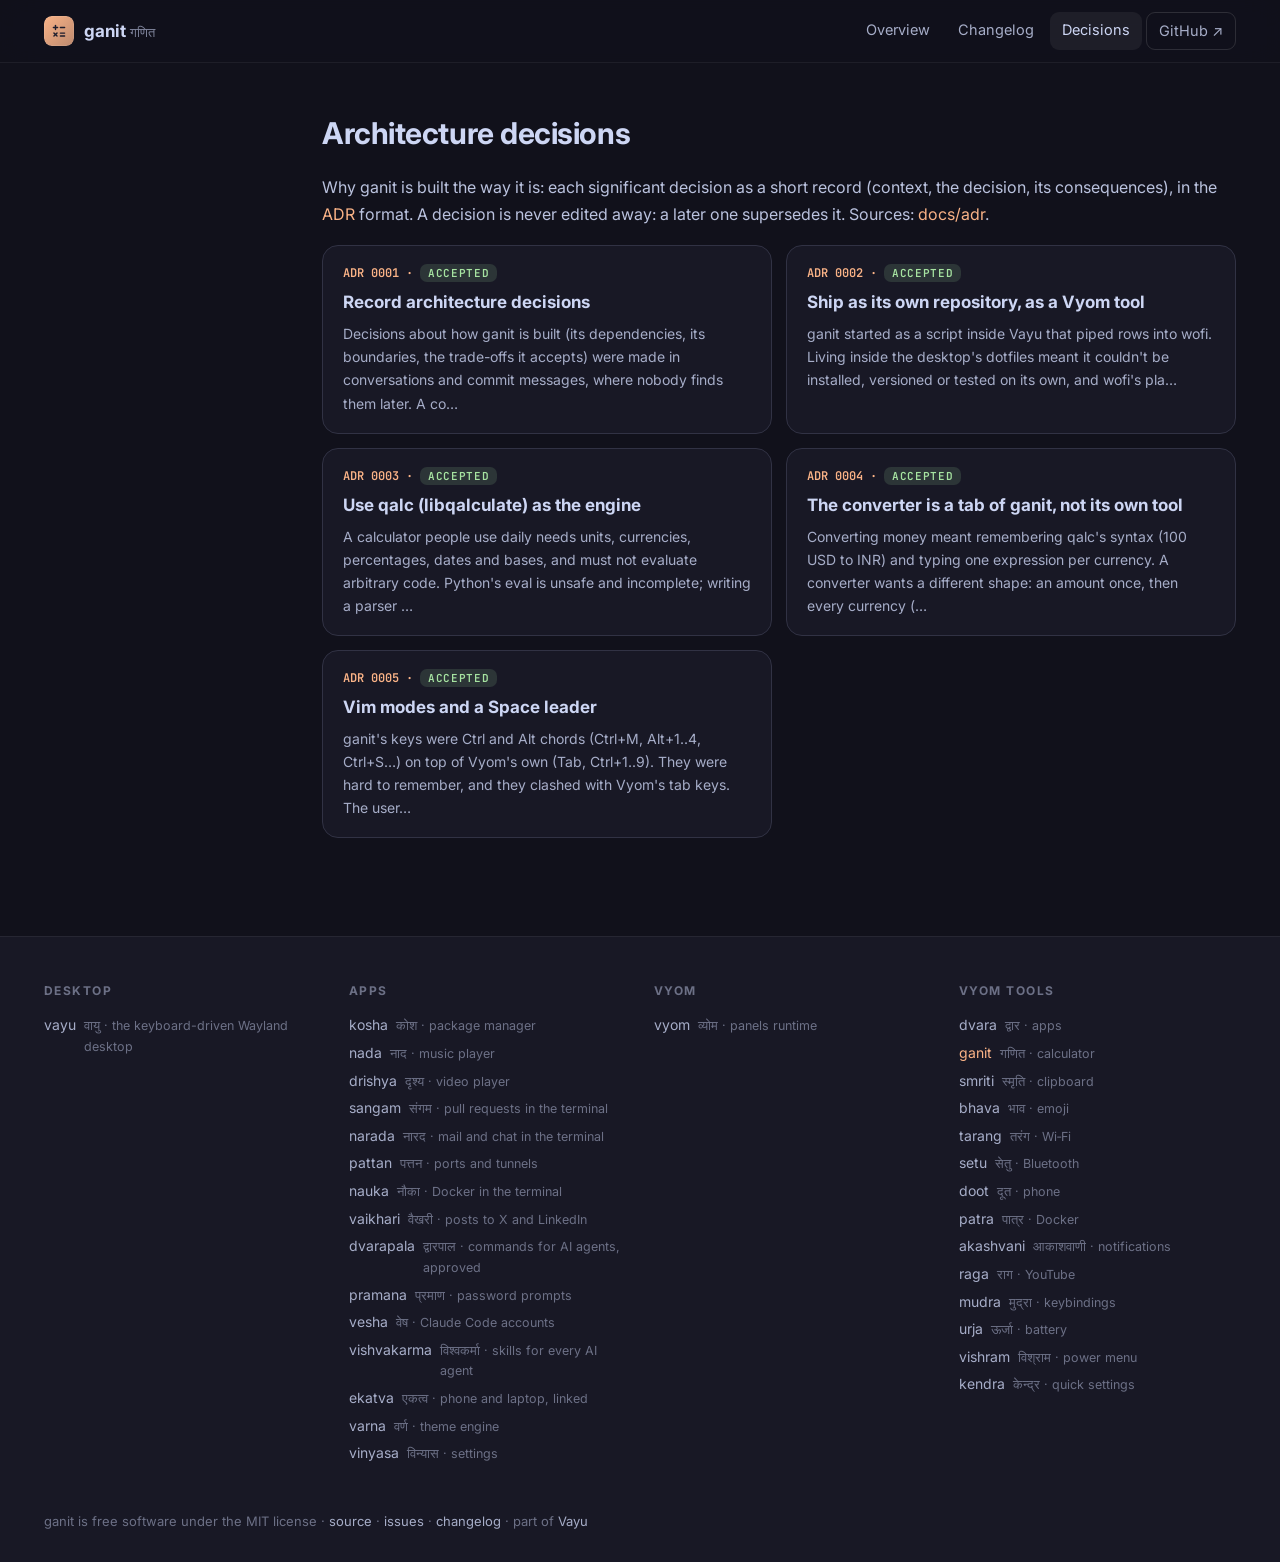
==== docs/adr/index.html @ 9644c828 "v0.4.0: vim modes, a Space leader with layers, every key in normal mode INSERT types (Enter runs or " ====
<!doctype html>
<html lang="en">
<head>
<meta charset="utf-8">
<meta name="viewport" content="width=device-width, initial-scale=1">
<title>Decisions · ganit</title>
<meta name="description" content="Calculator and converter: answers as you type (math, units, currency, percentages) through qalc, with a history.">
<meta property="og:title" content="Decisions · ganit">
<meta property="og:description" content="Calculator and converter: answers as you type (math, units, currency, percentages) through qalc, with a history.">
<meta name="theme-color" content="#11111b">
<link rel="icon" href="../assets/logo.svg" type="image/svg+xml">
<link rel="preconnect" href="https://fonts.googleapis.com">
<link href="https://fonts.googleapis.com/css2?family=Inter:wght@400;500;600;700;800&family=JetBrains+Mono:wght@400;600&display=swap" rel="stylesheet">
<link rel="stylesheet" href="../assets/site.css">
<style>:root{--accent:#fab387;--glow:#fab38733}</style>
</head>
<body>
<header class="top"><div class="in">
<a class="brand" href="../index.html"><img src="../assets/logo.svg" alt=""><span>ganit <small>गणित</small></span></a>
<nav><a href="../index.html" class="">Overview</a><a href="../changelog.html" class="">Changelog</a><a href="../adr/index.html" class="on hide">Decisions</a><a class="gh" href="https://github.com/Theyashsawarkar/ganit">GitHub ↗</a></nav></div></header>

<div class="wrap"><aside class="toc"></aside><article>
<h2>Architecture decisions</h2><p>Why ganit is built the way it is: each significant decision as a short record (context, the decision, its consequences), in the <a href="https://cognitect.com/blog/2011/11/15/documenting-architecture-decisions">ADR</a> format. A decision is never edited away: a later one supersedes it. Sources: <a href="https://github.com/Theyashsawarkar/ganit/tree/main/docs/adr">docs/adr</a>.</p><div class="cards"><a class="card" href="0001-record-architecture-decisions.html"><div class="n">ADR 0001 · <span class="status accepted">Accepted</span></div><h3>Record architecture decisions</h3><p>Decisions about how ganit is built (its dependencies, its boundaries, the trade-offs it accepts) were made in conversations and commit messages, where nobody finds them later. A co…</p></a><a class="card" href="0002-own-repository-as-a-vyom-tool.html"><div class="n">ADR 0002 · <span class="status accepted">Accepted</span></div><h3>Ship as its own repository, as a Vyom tool</h3><p>ganit started as a script inside Vayu that piped rows into wofi. Living inside the desktop&#x27;s dotfiles meant it couldn&#x27;t be installed, versioned or tested on its own, and wofi&#x27;s pla…</p></a><a class="card" href="0003-qalculate-as-the-engine.html"><div class="n">ADR 0003 · <span class="status accepted">Accepted</span></div><h3>Use qalc (libqalculate) as the engine</h3><p>A calculator people use daily needs units, currencies, percentages, dates and bases, and must not evaluate arbitrary code. Python&#x27;s eval is unsafe and incomplete; writing a parser …</p></a><a class="card" href="0004-converter-as-a-tab.html"><div class="n">ADR 0004 · <span class="status accepted">Accepted</span></div><h3>The converter is a tab of ganit, not its own tool</h3><p>Converting money meant remembering qalc&#x27;s syntax (100 USD to INR) and typing one expression per currency. A converter wants a different shape: an amount once, then every currency (…</p></a><a class="card" href="0005-vim-modes-and-a-space-leader.html"><div class="n">ADR 0005 · <span class="status accepted">Accepted</span></div><h3>Vim modes and a Space leader</h3><p>ganit&#x27;s keys were Ctrl and Alt chords (Ctrl+M, Alt+1..4, Ctrl+S…) on top of Vyom&#x27;s own (Tab, Ctrl+1..9). They were hard to remember, and they clashed with Vyom&#x27;s tab keys. The user…</p></a></div>
</article></div>
<footer><div class="in"><div><h4>Desktop</h4><a href="https://theyashsawarkar.github.io/vayu/" class="">vayu <span>वायु · the keyboard-driven Wayland desktop</span></a></div><div><h4>Apps</h4><a href="https://theyashsawarkar.github.io/kosha/" class="">kosha <span>कोश · package manager</span></a><a href="https://theyashsawarkar.github.io/nada/" class="">nada <span>नाद · music player</span></a><a href="https://theyashsawarkar.github.io/drishya/" class="">drishya <span>दृश्य · video player</span></a><a href="https://theyashsawarkar.github.io/sangam/" class="">sangam <span>संगम · pull requests in the terminal</span></a><a href="https://theyashsawarkar.github.io/narada/" class="">narada <span>नारद · mail and chat in the terminal</span></a><a href="https://theyashsawarkar.github.io/pattan/" class="">pattan <span>पत्तन · ports and tunnels</span></a><a href="https://theyashsawarkar.github.io/nauka/" class="">nauka <span>नौका · Docker in the terminal</span></a><a href="https://theyashsawarkar.github.io/vaikhari/" class="">vaikhari <span>वैखरी · posts to X and LinkedIn</span></a><a href="https://theyashsawarkar.github.io/dvarapala/" class="">dvarapala <span>द्वारपाल · commands for AI agents, approved</span></a><a href="https://theyashsawarkar.github.io/pramana/" class="">pramana <span>प्रमाण · password prompts</span></a><a href="https://theyashsawarkar.github.io/vesha/" class="">vesha <span>वेष · Claude Code accounts</span></a><a href="https://theyashsawarkar.github.io/vishvakarma/" class="">vishvakarma <span>विश्वकर्मा · skills for every AI agent</span></a><a href="https://theyashsawarkar.github.io/ekatva/" class="">ekatva <span>एकत्व · phone and laptop, linked</span></a><a href="https://theyashsawarkar.github.io/varna/" class="">varna <span>वर्ण · theme engine</span></a><a href="https://theyashsawarkar.github.io/vinyasa/" class="">vinyasa <span>विन्यास · settings</span></a></div><div><h4>Vyom</h4><a href="https://theyashsawarkar.github.io/vyom/" class="">vyom <span>व्योम · panels runtime</span></a></div><div><h4>Vyom tools</h4><a href="https://theyashsawarkar.github.io/dvara/" class="">dvara <span>द्वार · apps</span></a><a href="https://theyashsawarkar.github.io/ganit/" class="me">ganit <span>गणित · calculator</span></a><a href="https://theyashsawarkar.github.io/smriti/" class="">smriti <span>स्मृति · clipboard</span></a><a href="https://theyashsawarkar.github.io/bhava/" class="">bhava <span>भाव · emoji</span></a><a href="https://theyashsawarkar.github.io/tarang/" class="">tarang <span>तरंग · Wi‑Fi</span></a><a href="https://theyashsawarkar.github.io/setu/" class="">setu <span>सेतु · Bluetooth</span></a><a href="https://theyashsawarkar.github.io/doot/" class="">doot <span>दूत · phone</span></a><a href="https://theyashsawarkar.github.io/patra/" class="">patra <span>पात्र · Docker</span></a><a href="https://theyashsawarkar.github.io/akashvani/" class="">akashvani <span>आकाशवाणी · notifications</span></a><a href="https://theyashsawarkar.github.io/raga/" class="">raga <span>राग · YouTube</span></a><a href="https://theyashsawarkar.github.io/mudra/" class="">mudra <span>मुद्रा · keybindings</span></a><a href="https://theyashsawarkar.github.io/urja/" class="">urja <span>ऊर्जा · battery</span></a><a href="https://theyashsawarkar.github.io/vishram/" class="">vishram <span>विश्राम · power menu</span></a><a href="https://theyashsawarkar.github.io/kendra/" class="">kendra <span>केन्द्र · quick settings</span></a></div></div>
<div class="bottom">ganit is free software under the MIT license · <a href="https://github.com/Theyashsawarkar/ganit">source</a> · <a href="https://github.com/Theyashsawarkar/ganit/issues">issues</a> · <a href="../changelog.html">changelog</a> · part of <a href="https://theyashsawarkar.github.io/vayu/">Vayu</a></div></footer>
<script>
document.querySelectorAll('pre.code').forEach(p=>{const b=document.createElement('button');b.className='copy';b.textContent='Copy';
b.onclick=()=>{navigator.clipboard.writeText(p.innerText.replace(/^Copy/,'')).then(()=>{b.textContent='Copied';setTimeout(()=>b.textContent='Copy',1200)})};p.appendChild(b)});
const links=[...document.querySelectorAll('.toc a')];if(links.length){const hs=links.map(a=>document.getElementById(a.hash.slice(1))).filter(Boolean);
const on=()=>{let cur=hs[0];for(const h of hs){if(h.getBoundingClientRect().top<120)cur=h}links.forEach(a=>a.classList.toggle('on',cur&&a.hash==='#'+cur.id))};
addEventListener('scroll',on,{passive:true});on()}
</script>
</body>
</html>
---- docs/assets/site.css ----
:root{--crust:#11111b;--mantle:#181825;--base:#1e1e2e;--s0:#313244;--s1:#45475a;--ov0:#6c7086;--ov1:#7f849c;
--sub0:#a6adc8;--sub1:#bac2de;--text:#cdd6f4;--mauve:#cba6f7;--green:#a6e3a1;--peach:#fab387;--red:#f38ba8;--blue:#89b4fa;
--ui:"Inter","Segoe UI",system-ui,sans-serif;--mono:"JetBrains Mono","JetBrainsMono Nerd Font",ui-monospace,monospace}
*{box-sizing:border-box}html{scroll-behavior:smooth;scroll-padding-top:76px}
body{margin:0;background:var(--crust);color:var(--text);font:16px/1.65 var(--ui);-webkit-font-smoothing:antialiased}
a{color:var(--accent);text-decoration:none}a:hover{text-decoration:underline}
code{font:.86em var(--mono);background:rgba(255,255,255,.06);border:1px solid rgba(255,255,255,.07);padding:.12em .4em;border-radius:6px;color:var(--sub1)}
img{max-width:100%;height:auto}
/* nav */
.top{position:sticky;top:0;z-index:20;backdrop-filter:blur(18px) saturate(1.4);-webkit-backdrop-filter:blur(18px) saturate(1.4);
background:rgba(17,17,27,.72);border-bottom:1px solid rgba(255,255,255,.06)}
.top .in{max-width:1240px;margin:0 auto;padding:12px 24px;display:flex;align-items:center;gap:22px}
.brand{display:flex;align-items:center;gap:10px;font-weight:700;font-size:17px;color:var(--text)}
.brand img{width:30px;height:30px;border-radius:8px}.brand small{font-weight:500;color:var(--ov1);font-size:13px}
.top nav{display:flex;gap:4px;margin-left:auto;flex-wrap:wrap}
.top nav a{color:var(--sub0);padding:6px 12px;border-radius:9px;font-size:14.5px}
.top nav a:hover,.top nav a.on{background:rgba(255,255,255,.06);color:var(--text);text-decoration:none}
.top nav a.gh{border:1px solid rgba(255,255,255,.12)}
/* hero */
.hero{position:relative;overflow:hidden;border-bottom:1px solid rgba(255,255,255,.05)}
.hero:before{content:"";position:absolute;inset:-40% -10% auto;height:640px;
background:radial-gradient(600px 300px at 20% 30%,var(--glow),transparent 70%),radial-gradient(500px 300px at 85% 10%,rgba(137,180,250,.18),transparent 70%);pointer-events:none}
.hero .in{position:relative;max-width:1240px;margin:0 auto;padding:72px 24px 56px;display:grid;grid-template-columns:minmax(0,1fr) auto;gap:40px;align-items:center}
.eyebrow{font:600 13px var(--mono);letter-spacing:.14em;text-transform:uppercase;color:var(--accent)}
.hero h1{font-size:clamp(40px,6vw,64px);line-height:1.04;margin:12px 0 6px;letter-spacing:-.03em}
.hero .sa{font-size:22px;color:var(--accent);margin-bottom:18px}.hero .sa span{color:var(--ov1)}
.hero .shloka{margin:0 0 26px;padding-left:16px;border-left:3px solid var(--accent);max-width:720px}.hero .shloka p{margin:0 0 6px;font-size:18px;line-height:1.6;color:var(--text)}.hero .shloka figcaption{font-size:14px;color:var(--sub0)}.hero .shloka cite{color:var(--ov1);font-style:normal;white-space:nowrap}
.hero p.lead{font-size:19px;color:var(--sub0);max-width:720px;margin:0 0 26px}
.cta{display:flex;gap:10px;flex-wrap:wrap}
.btn{display:inline-flex;align-items:center;gap:8px;padding:11px 18px;border-radius:12px;font-weight:600;font-size:15px;border:1px solid rgba(255,255,255,.12);color:var(--text);background:rgba(255,255,255,.04)}
.btn:hover{text-decoration:none;background:rgba(255,255,255,.08)}
.btn.primary{background:var(--accent);color:var(--crust);border-color:transparent}.btn.primary:hover{filter:brightness(1.06)}
.hero .logo{width:180px;height:180px;filter:drop-shadow(0 24px 48px var(--glow))}
.meta{display:flex;gap:18px;flex-wrap:wrap;margin-top:22px;color:var(--ov1);font-size:14px}.meta b{color:var(--sub1);font-weight:600}
/* layout */
.wrap{max-width:1240px;margin:0 auto;padding:40px 24px 80px;display:grid;grid-template-columns:230px minmax(0,1fr);gap:48px}
.toc{position:sticky;top:84px;align-self:start;max-height:calc(100vh - 100px);overflow:auto;font-size:14px;padding-right:6px}
.toc b{display:block;font-size:11.5px;letter-spacing:.12em;text-transform:uppercase;color:var(--ov0);margin:0 0 10px}
.toc a{display:block;color:var(--sub0);padding:4px 10px;border-left:2px solid var(--s0)}
.toc a.l3{padding-left:22px;font-size:13px;color:var(--ov1)}
.toc a:hover,.toc a.on{color:var(--text);border-left-color:var(--accent);text-decoration:none}
article{min-width:0}
article h2{font-size:30px;letter-spacing:-.015em;margin:56px 0 14px;padding-top:6px}
article h2:first-child{margin-top:0}
article h3{font-size:20px;margin:34px 0 10px}article h4{font-size:16px;margin:24px 0 8px;color:var(--sub1)}
article p,article li{color:var(--sub1)}
article .anchor{opacity:0;margin-left:-22px;width:22px;display:inline-block;color:var(--ov0)}
article h2:hover .anchor,article h3:hover .anchor{opacity:1;text-decoration:none}
article ul,article ol{padding-left:22px}article li{margin:5px 0}
article img{border-radius:14px;border:1px solid rgba(255,255,255,.07)}
article p[align=center]{text-align:center}article p[align=center] img{margin:6px 0}
article blockquote{margin:22px 0;padding:14px 20px;border-left:3px solid var(--accent);background:rgba(255,255,255,.03);border-radius:12px}
article blockquote p{margin:0;color:var(--sub0);font-style:italic}
pre.code{position:relative;background:var(--mantle);border:1px solid var(--s0);border-radius:14px;padding:16px 18px;overflow:auto;font:13.5px/1.6 var(--mono);color:var(--sub1)}
pre.code code{background:none;border:0;padding:0;font-size:inherit;color:inherit}
pre.code .copy{position:absolute;top:8px;right:8px;font:600 11px var(--ui);padding:4px 9px;border-radius:7px;border:1px solid var(--s1);background:var(--base);color:var(--sub0);cursor:pointer;opacity:0;transition:.15s}
pre.code:hover .copy{opacity:1}
.table{overflow:auto;margin:16px 0;border:1px solid var(--s0);border-radius:14px}
table{border-collapse:collapse;width:100%;font-size:14.5px}
th{text-align:left;background:var(--mantle);color:var(--sub1);font-weight:600;padding:10px 14px;border-bottom:1px solid var(--s0)}
td{padding:9px 14px;border-bottom:1px solid rgba(49,50,68,.6);color:var(--sub1);vertical-align:top}tr:last-child td{border-bottom:0}
td code{white-space:nowrap}
/* changelog */
.release{position:relative;padding:0 0 8px 28px;border-left:2px solid var(--s0);margin-left:6px}
.release:before{content:"";position:absolute;left:-7px;top:10px;width:12px;height:12px;border-radius:50%;background:var(--accent);box-shadow:0 0 0 4px var(--crust)}
.release h2{margin-top:0;font-size:24px}.release h2 .date{font:500 14px var(--mono);color:var(--ov1);margin-left:10px}
.release .tag{font:600 12px var(--mono);padding:2px 8px;border-radius:7px;background:rgba(255,255,255,.06);color:var(--accent);margin-left:8px;vertical-align:3px}
/* adr */
.cards{display:grid;grid-template-columns:repeat(auto-fill,minmax(300px,1fr));gap:14px;margin:18px 0}
.card{display:block;background:var(--mantle);border:1px solid var(--s0);border-radius:16px;padding:18px 20px;color:var(--text)}
.card:hover{border-color:var(--accent);text-decoration:none;transform:translateY(-1px)}
.card .n{font:600 12px var(--mono);color:var(--accent)}.card h3{margin:6px 0 6px;font-size:17px}.card p{margin:0;color:var(--sub0);font-size:14px}
.status{display:inline-block;font:600 11px var(--mono);padding:2px 8px;border-radius:7px;background:rgba(166,227,161,.14);color:var(--green);text-transform:uppercase;letter-spacing:.06em}
.status.superseded,.status.deprecated{background:rgba(250,179,135,.14);color:var(--peach)}.status.proposed{background:rgba(137,180,250,.14);color:var(--blue)}
/* footer */
footer{border-top:1px solid rgba(255,255,255,.06);background:var(--mantle)}
footer .in{max-width:1240px;margin:0 auto;padding:44px 24px;display:grid;grid-template-columns:repeat(auto-fit,minmax(200px,1fr));gap:28px}
footer h4{margin:0 0 10px;font-size:12px;letter-spacing:.12em;text-transform:uppercase;color:var(--ov0)}
footer a{display:flex;gap:8px;align-items:baseline;color:var(--sub0);font-size:14px;padding:2px 0}footer a span{color:var(--ov0);font-size:12.5px}
footer a.me{color:var(--accent)}
footer .bottom{max-width:1240px;margin:0 auto;padding:0 24px 30px;color:var(--ov0);font-size:13px}
footer .bottom a{display:inline;padding:0;font-size:13px}
@media(max-width:900px){.wrap{grid-template-columns:1fr}.toc{display:none}.hero .in{grid-template-columns:1fr}.hero .logo{width:110px;height:110px;order:-1}
.top nav a:not(.gh){padding:6px 8px}}
@media(max-width:560px){.top nav a.hide{display:none}.hero .in{padding:44px 16px 36px}.wrap{padding:28px 16px 60px}}
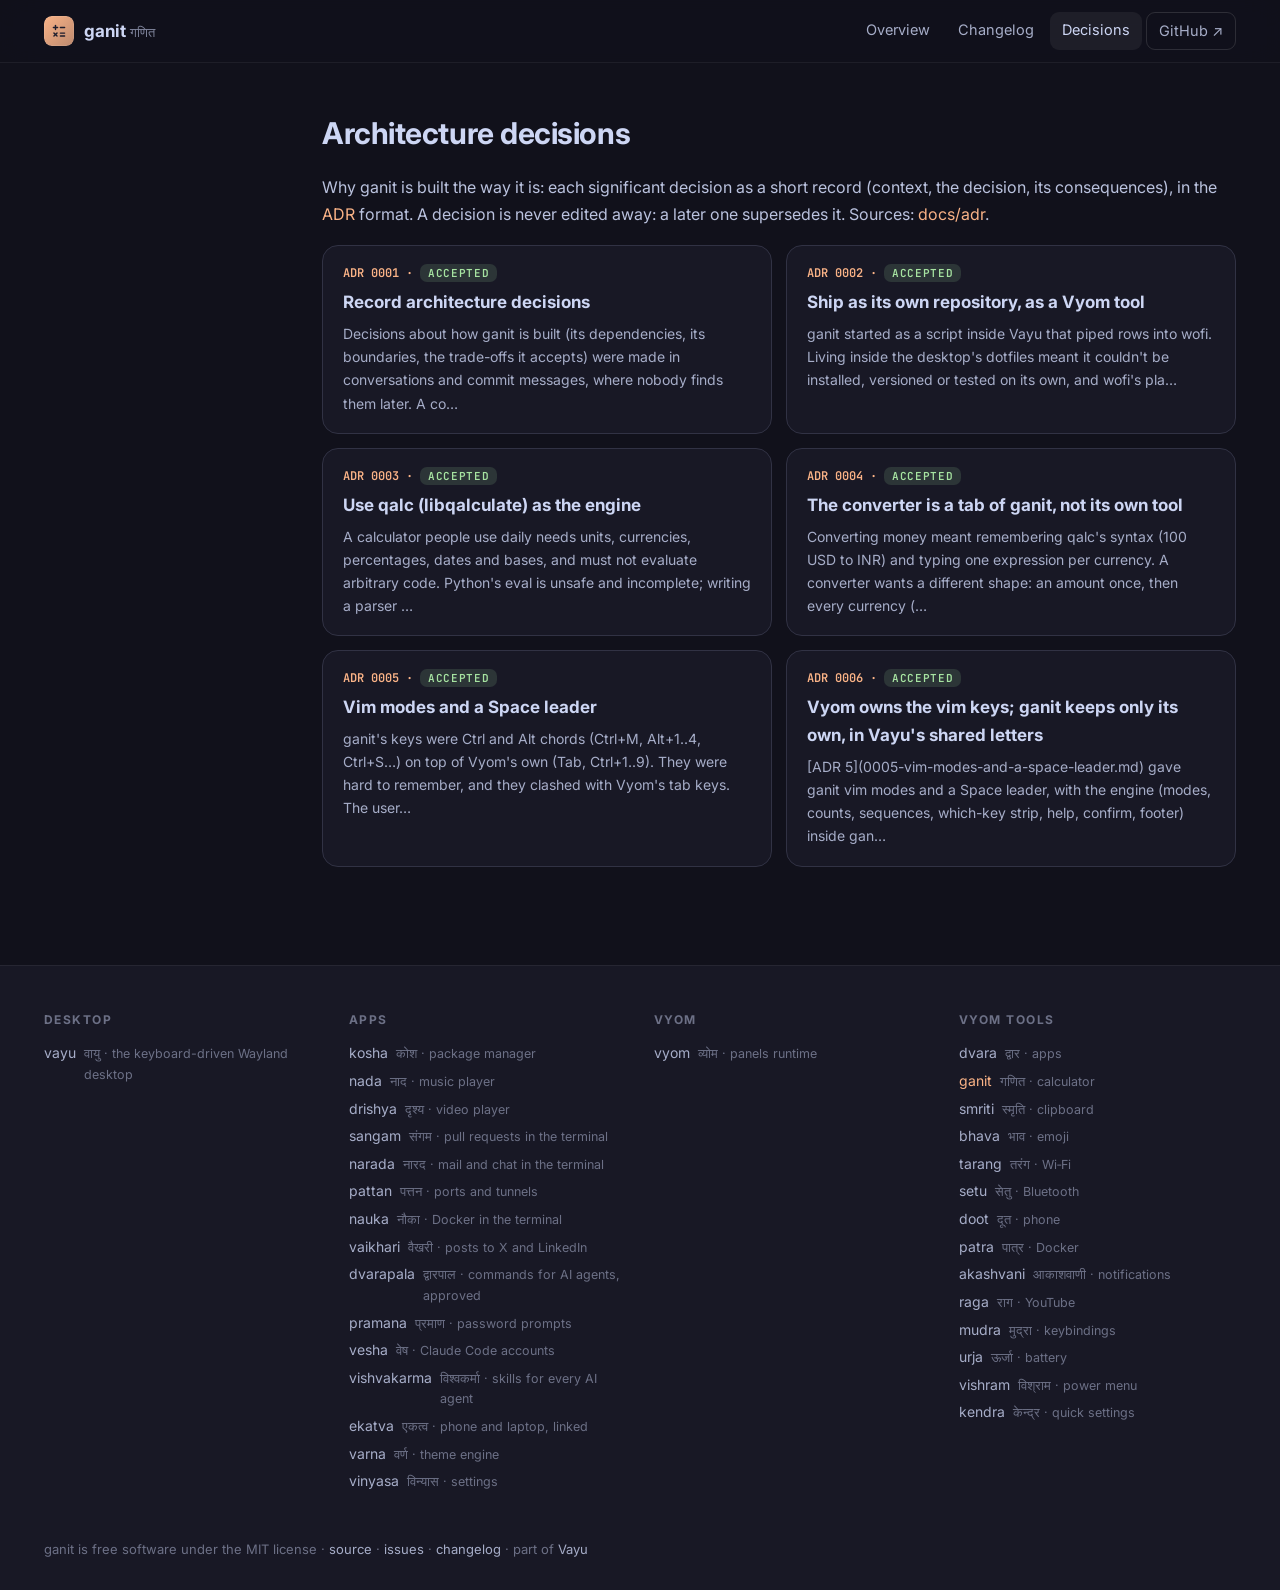
==== commit 70b114b4: "v0.5.0: Vyom owns the vim keys; the shared Space letters (u f fullscreen, v memory, d clears, g kind" ====
--- a/docs/adr/index.html
+++ b/docs/adr/index.html
@@ -20,7 +20,7 @@
 <nav><a href="../index.html" class="">Overview</a><a href="../changelog.html" class="">Changelog</a><a href="../adr/index.html" class="on hide">Decisions</a><a class="gh" href="https://github.com/Theyashsawarkar/ganit">GitHub ↗</a></nav></div></header>
 
 <div class="wrap"><aside class="toc"></aside><article>
-<h2>Architecture decisions</h2><p>Why ganit is built the way it is: each significant decision as a short record (context, the decision, its consequences), in the <a href="https://cognitect.com/blog/2011/11/15/documenting-architecture-decisions">ADR</a> format. A decision is never edited away: a later one supersedes it. Sources: <a href="https://github.com/Theyashsawarkar/ganit/tree/main/docs/adr">docs/adr</a>.</p><div class="cards"><a class="card" href="0001-record-architecture-decisions.html"><div class="n">ADR 0001 · <span class="status accepted">Accepted</span></div><h3>Record architecture decisions</h3><p>Decisions about how ganit is built (its dependencies, its boundaries, the trade-offs it accepts) were made in conversations and commit messages, where nobody finds them later. A co…</p></a><a class="card" href="0002-own-repository-as-a-vyom-tool.html"><div class="n">ADR 0002 · <span class="status accepted">Accepted</span></div><h3>Ship as its own repository, as a Vyom tool</h3><p>ganit started as a script inside Vayu that piped rows into wofi. Living inside the desktop&#x27;s dotfiles meant it couldn&#x27;t be installed, versioned or tested on its own, and wofi&#x27;s pla…</p></a><a class="card" href="0003-qalculate-as-the-engine.html"><div class="n">ADR 0003 · <span class="status accepted">Accepted</span></div><h3>Use qalc (libqalculate) as the engine</h3><p>A calculator people use daily needs units, currencies, percentages, dates and bases, and must not evaluate arbitrary code. Python&#x27;s eval is unsafe and incomplete; writing a parser …</p></a><a class="card" href="0004-converter-as-a-tab.html"><div class="n">ADR 0004 · <span class="status accepted">Accepted</span></div><h3>The converter is a tab of ganit, not its own tool</h3><p>Converting money meant remembering qalc&#x27;s syntax (100 USD to INR) and typing one expression per currency. A converter wants a different shape: an amount once, then every currency (…</p></a><a class="card" href="0005-vim-modes-and-a-space-leader.html"><div class="n">ADR 0005 · <span class="status accepted">Accepted</span></div><h3>Vim modes and a Space leader</h3><p>ganit&#x27;s keys were Ctrl and Alt chords (Ctrl+M, Alt+1..4, Ctrl+S…) on top of Vyom&#x27;s own (Tab, Ctrl+1..9). They were hard to remember, and they clashed with Vyom&#x27;s tab keys. The user…</p></a></div>
+<h2>Architecture decisions</h2><p>Why ganit is built the way it is: each significant decision as a short record (context, the decision, its consequences), in the <a href="https://cognitect.com/blog/2011/11/15/documenting-architecture-decisions">ADR</a> format. A decision is never edited away: a later one supersedes it. Sources: <a href="https://github.com/Theyashsawarkar/ganit/tree/main/docs/adr">docs/adr</a>.</p><div class="cards"><a class="card" href="0001-record-architecture-decisions.html"><div class="n">ADR 0001 · <span class="status accepted">Accepted</span></div><h3>Record architecture decisions</h3><p>Decisions about how ganit is built (its dependencies, its boundaries, the trade-offs it accepts) were made in conversations and commit messages, where nobody finds them later. A co…</p></a><a class="card" href="0002-own-repository-as-a-vyom-tool.html"><div class="n">ADR 0002 · <span class="status accepted">Accepted</span></div><h3>Ship as its own repository, as a Vyom tool</h3><p>ganit started as a script inside Vayu that piped rows into wofi. Living inside the desktop&#x27;s dotfiles meant it couldn&#x27;t be installed, versioned or tested on its own, and wofi&#x27;s pla…</p></a><a class="card" href="0003-qalculate-as-the-engine.html"><div class="n">ADR 0003 · <span class="status accepted">Accepted</span></div><h3>Use qalc (libqalculate) as the engine</h3><p>A calculator people use daily needs units, currencies, percentages, dates and bases, and must not evaluate arbitrary code. Python&#x27;s eval is unsafe and incomplete; writing a parser …</p></a><a class="card" href="0004-converter-as-a-tab.html"><div class="n">ADR 0004 · <span class="status accepted">Accepted</span></div><h3>The converter is a tab of ganit, not its own tool</h3><p>Converting money meant remembering qalc&#x27;s syntax (100 USD to INR) and typing one expression per currency. A converter wants a different shape: an amount once, then every currency (…</p></a><a class="card" href="0005-vim-modes-and-a-space-leader.html"><div class="n">ADR 0005 · <span class="status accepted">Accepted</span></div><h3>Vim modes and a Space leader</h3><p>ganit&#x27;s keys were Ctrl and Alt chords (Ctrl+M, Alt+1..4, Ctrl+S…) on top of Vyom&#x27;s own (Tab, Ctrl+1..9). They were hard to remember, and they clashed with Vyom&#x27;s tab keys. The user…</p></a><a class="card" href="0006-vyom-owns-the-vim-keys.html"><div class="n">ADR 0006 · <span class="status accepted">Accepted</span></div><h3>Vyom owns the vim keys; ganit keeps only its own, in Vayu&#x27;s shared letters</h3><p>[ADR 5](0005-vim-modes-and-a-space-leader.md) gave ganit vim modes and a Space leader, with the engine (modes, counts, sequences, which-key strip, help, confirm, footer) inside gan…</p></a></div>
 </article></div>
 <footer><div class="in"><div><h4>Desktop</h4><a href="https://theyashsawarkar.github.io/vayu/" class="">vayu <span>वायु · the keyboard-driven Wayland desktop</span></a></div><div><h4>Apps</h4><a href="https://theyashsawarkar.github.io/kosha/" class="">kosha <span>कोश · package manager</span></a><a href="https://theyashsawarkar.github.io/nada/" class="">nada <span>नाद · music player</span></a><a href="https://theyashsawarkar.github.io/drishya/" class="">drishya <span>दृश्य · video player</span></a><a href="https://theyashsawarkar.github.io/sangam/" class="">sangam <span>संगम · pull requests in the terminal</span></a><a href="https://theyashsawarkar.github.io/narada/" class="">narada <span>नारद · mail and chat in the terminal</span></a><a href="https://theyashsawarkar.github.io/pattan/" class="">pattan <span>पत्तन · ports and tunnels</span></a><a href="https://theyashsawarkar.github.io/nauka/" class="">nauka <span>नौका · Docker in the terminal</span></a><a href="https://theyashsawarkar.github.io/vaikhari/" class="">vaikhari <span>वैखरी · posts to X and LinkedIn</span></a><a href="https://theyashsawarkar.github.io/dvarapala/" class="">dvarapala <span>द्वारपाल · commands for AI agents, approved</span></a><a href="https://theyashsawarkar.github.io/pramana/" class="">pramana <span>प्रमाण · password prompts</span></a><a href="https://theyashsawarkar.github.io/vesha/" class="">vesha <span>वेष · Claude Code accounts</span></a><a href="https://theyashsawarkar.github.io/vishvakarma/" class="">vishvakarma <span>विश्वकर्मा · skills for every AI agent</span></a><a href="https://theyashsawarkar.github.io/ekatva/" class="">ekatva <span>एकत्व · phone and laptop, linked</span></a><a href="https://theyashsawarkar.github.io/varna/" class="">varna <span>वर्ण · theme engine</span></a><a href="https://theyashsawarkar.github.io/vinyasa/" class="">vinyasa <span>विन्यास · settings</span></a></div><div><h4>Vyom</h4><a href="https://theyashsawarkar.github.io/vyom/" class="">vyom <span>व्योम · panels runtime</span></a></div><div><h4>Vyom tools</h4><a href="https://theyashsawarkar.github.io/dvara/" class="">dvara <span>द्वार · apps</span></a><a href="https://theyashsawarkar.github.io/ganit/" class="me">ganit <span>गणित · calculator</span></a><a href="https://theyashsawarkar.github.io/smriti/" class="">smriti <span>स्मृति · clipboard</span></a><a href="https://theyashsawarkar.github.io/bhava/" class="">bhava <span>भाव · emoji</span></a><a href="https://theyashsawarkar.github.io/tarang/" class="">tarang <span>तरंग · Wi‑Fi</span></a><a href="https://theyashsawarkar.github.io/setu/" class="">setu <span>सेतु · Bluetooth</span></a><a href="https://theyashsawarkar.github.io/doot/" class="">doot <span>दूत · phone</span></a><a href="https://theyashsawarkar.github.io/patra/" class="">patra <span>पात्र · Docker</span></a><a href="https://theyashsawarkar.github.io/akashvani/" class="">akashvani <span>आकाशवाणी · notifications</span></a><a href="https://theyashsawarkar.github.io/raga/" class="">raga <span>राग · YouTube</span></a><a href="https://theyashsawarkar.github.io/mudra/" class="">mudra <span>मुद्रा · keybindings</span></a><a href="https://theyashsawarkar.github.io/urja/" class="">urja <span>ऊर्जा · battery</span></a><a href="https://theyashsawarkar.github.io/vishram/" class="">vishram <span>विश्राम · power menu</span></a><a href="https://theyashsawarkar.github.io/kendra/" class="">kendra <span>केन्द्र · quick settings</span></a></div></div>
 <div class="bottom">ganit is free software under the MIT license · <a href="https://github.com/Theyashsawarkar/ganit">source</a> · <a href="https://github.com/Theyashsawarkar/ganit/issues">issues</a> · <a href="../changelog.html">changelog</a> · part of <a href="https://theyashsawarkar.github.io/vayu/">Vayu</a></div></footer>
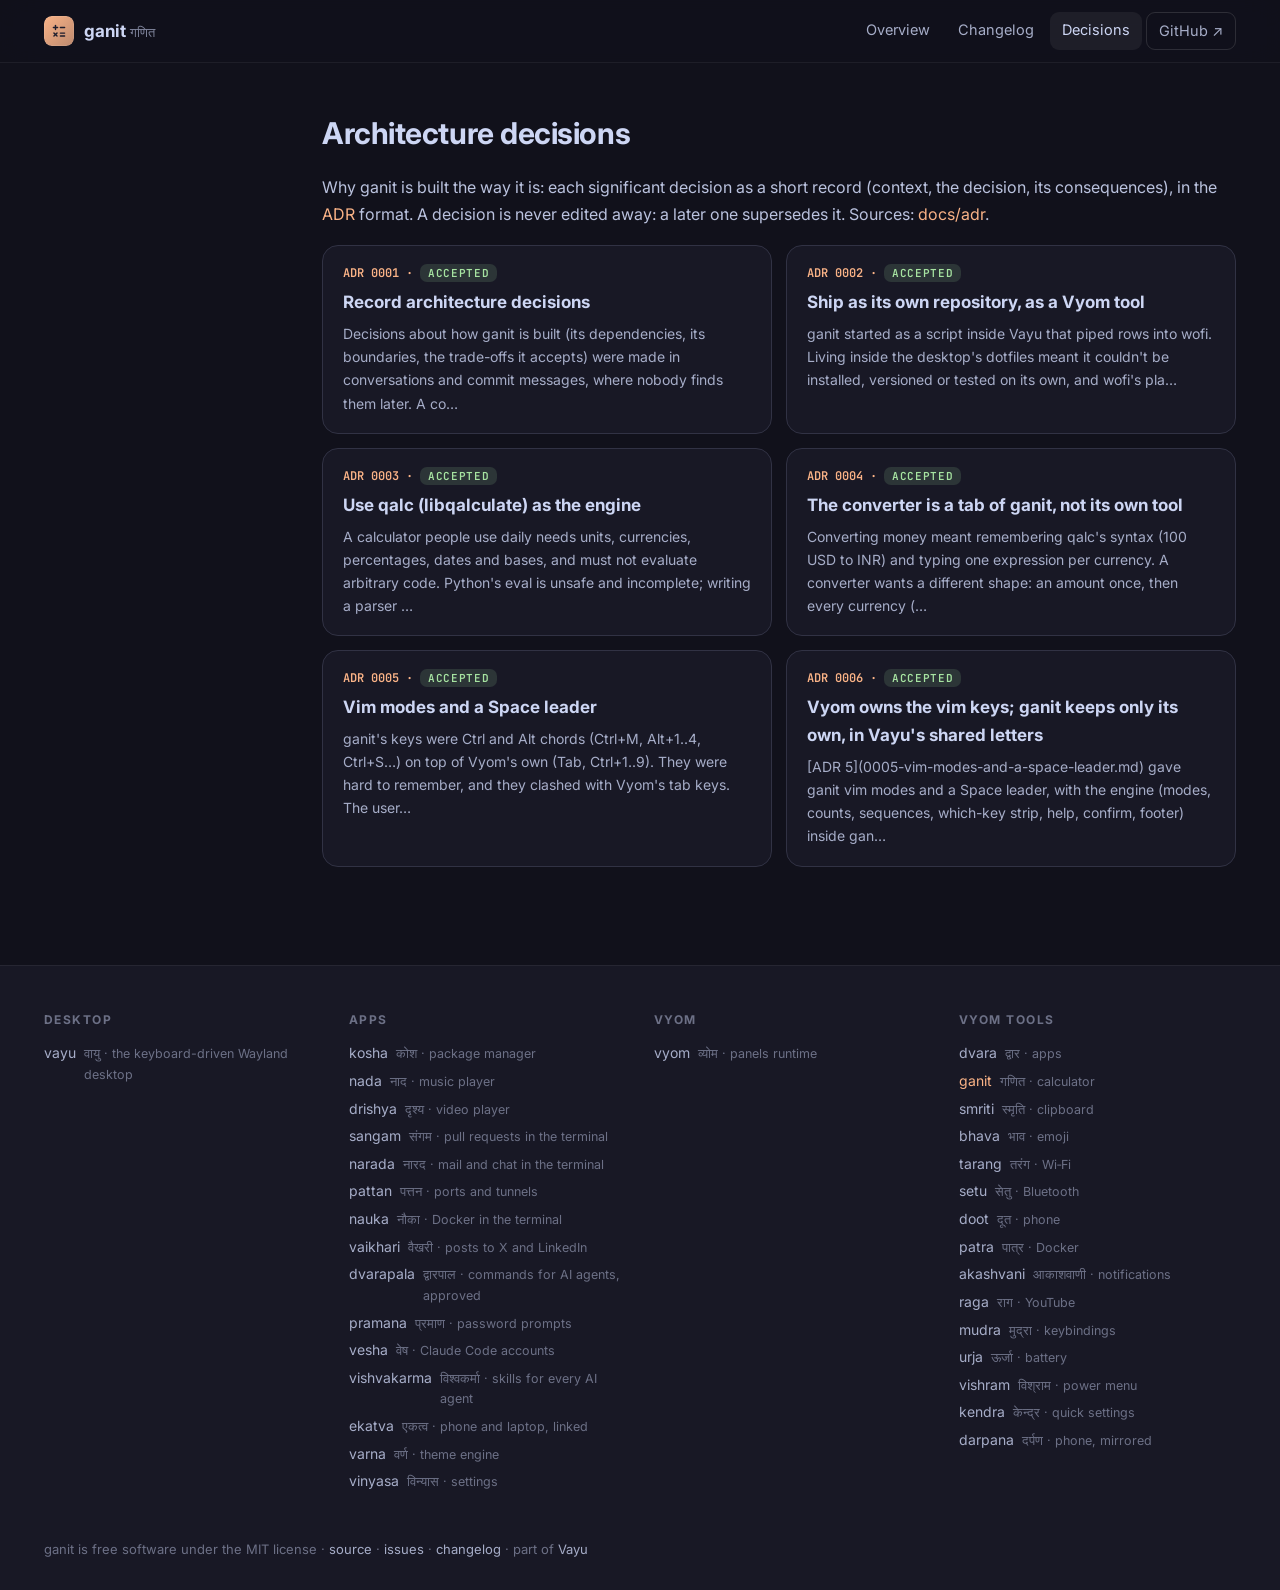
==== commit 052b9e15: "Website: Darpaṇa joins the family list Co-Authored-By: Claude Opus 5.5 <noreply@anthropic.com>" ====
--- a/docs/adr/index.html
+++ b/docs/adr/index.html
@@ -22,7 +22,7 @@
 <div class="wrap"><aside class="toc"></aside><article>
 <h2>Architecture decisions</h2><p>Why ganit is built the way it is: each significant decision as a short record (context, the decision, its consequences), in the <a href="https://cognitect.com/blog/2011/11/15/documenting-architecture-decisions">ADR</a> format. A decision is never edited away: a later one supersedes it. Sources: <a href="https://github.com/Theyashsawarkar/ganit/tree/main/docs/adr">docs/adr</a>.</p><div class="cards"><a class="card" href="0001-record-architecture-decisions.html"><div class="n">ADR 0001 · <span class="status accepted">Accepted</span></div><h3>Record architecture decisions</h3><p>Decisions about how ganit is built (its dependencies, its boundaries, the trade-offs it accepts) were made in conversations and commit messages, where nobody finds them later. A co…</p></a><a class="card" href="0002-own-repository-as-a-vyom-tool.html"><div class="n">ADR 0002 · <span class="status accepted">Accepted</span></div><h3>Ship as its own repository, as a Vyom tool</h3><p>ganit started as a script inside Vayu that piped rows into wofi. Living inside the desktop&#x27;s dotfiles meant it couldn&#x27;t be installed, versioned or tested on its own, and wofi&#x27;s pla…</p></a><a class="card" href="0003-qalculate-as-the-engine.html"><div class="n">ADR 0003 · <span class="status accepted">Accepted</span></div><h3>Use qalc (libqalculate) as the engine</h3><p>A calculator people use daily needs units, currencies, percentages, dates and bases, and must not evaluate arbitrary code. Python&#x27;s eval is unsafe and incomplete; writing a parser …</p></a><a class="card" href="0004-converter-as-a-tab.html"><div class="n">ADR 0004 · <span class="status accepted">Accepted</span></div><h3>The converter is a tab of ganit, not its own tool</h3><p>Converting money meant remembering qalc&#x27;s syntax (100 USD to INR) and typing one expression per currency. A converter wants a different shape: an amount once, then every currency (…</p></a><a class="card" href="0005-vim-modes-and-a-space-leader.html"><div class="n">ADR 0005 · <span class="status accepted">Accepted</span></div><h3>Vim modes and a Space leader</h3><p>ganit&#x27;s keys were Ctrl and Alt chords (Ctrl+M, Alt+1..4, Ctrl+S…) on top of Vyom&#x27;s own (Tab, Ctrl+1..9). They were hard to remember, and they clashed with Vyom&#x27;s tab keys. The user…</p></a><a class="card" href="0006-vyom-owns-the-vim-keys.html"><div class="n">ADR 0006 · <span class="status accepted">Accepted</span></div><h3>Vyom owns the vim keys; ganit keeps only its own, in Vayu&#x27;s shared letters</h3><p>[ADR 5](0005-vim-modes-and-a-space-leader.md) gave ganit vim modes and a Space leader, with the engine (modes, counts, sequences, which-key strip, help, confirm, footer) inside gan…</p></a></div>
 </article></div>
-<footer><div class="in"><div><h4>Desktop</h4><a href="https://theyashsawarkar.github.io/vayu/" class="">vayu <span>वायु · the keyboard-driven Wayland desktop</span></a></div><div><h4>Apps</h4><a href="https://theyashsawarkar.github.io/kosha/" class="">kosha <span>कोश · package manager</span></a><a href="https://theyashsawarkar.github.io/nada/" class="">nada <span>नाद · music player</span></a><a href="https://theyashsawarkar.github.io/drishya/" class="">drishya <span>दृश्य · video player</span></a><a href="https://theyashsawarkar.github.io/sangam/" class="">sangam <span>संगम · pull requests in the terminal</span></a><a href="https://theyashsawarkar.github.io/narada/" class="">narada <span>नारद · mail and chat in the terminal</span></a><a href="https://theyashsawarkar.github.io/pattan/" class="">pattan <span>पत्तन · ports and tunnels</span></a><a href="https://theyashsawarkar.github.io/nauka/" class="">nauka <span>नौका · Docker in the terminal</span></a><a href="https://theyashsawarkar.github.io/vaikhari/" class="">vaikhari <span>वैखरी · posts to X and LinkedIn</span></a><a href="https://theyashsawarkar.github.io/dvarapala/" class="">dvarapala <span>द्वारपाल · commands for AI agents, approved</span></a><a href="https://theyashsawarkar.github.io/pramana/" class="">pramana <span>प्रमाण · password prompts</span></a><a href="https://theyashsawarkar.github.io/vesha/" class="">vesha <span>वेष · Claude Code accounts</span></a><a href="https://theyashsawarkar.github.io/vishvakarma/" class="">vishvakarma <span>विश्वकर्मा · skills for every AI agent</span></a><a href="https://theyashsawarkar.github.io/ekatva/" class="">ekatva <span>एकत्व · phone and laptop, linked</span></a><a href="https://theyashsawarkar.github.io/varna/" class="">varna <span>वर्ण · theme engine</span></a><a href="https://theyashsawarkar.github.io/vinyasa/" class="">vinyasa <span>विन्यास · settings</span></a></div><div><h4>Vyom</h4><a href="https://theyashsawarkar.github.io/vyom/" class="">vyom <span>व्योम · panels runtime</span></a></div><div><h4>Vyom tools</h4><a href="https://theyashsawarkar.github.io/dvara/" class="">dvara <span>द्वार · apps</span></a><a href="https://theyashsawarkar.github.io/ganit/" class="me">ganit <span>गणित · calculator</span></a><a href="https://theyashsawarkar.github.io/smriti/" class="">smriti <span>स्मृति · clipboard</span></a><a href="https://theyashsawarkar.github.io/bhava/" class="">bhava <span>भाव · emoji</span></a><a href="https://theyashsawarkar.github.io/tarang/" class="">tarang <span>तरंग · Wi‑Fi</span></a><a href="https://theyashsawarkar.github.io/setu/" class="">setu <span>सेतु · Bluetooth</span></a><a href="https://theyashsawarkar.github.io/doot/" class="">doot <span>दूत · phone</span></a><a href="https://theyashsawarkar.github.io/patra/" class="">patra <span>पात्र · Docker</span></a><a href="https://theyashsawarkar.github.io/akashvani/" class="">akashvani <span>आकाशवाणी · notifications</span></a><a href="https://theyashsawarkar.github.io/raga/" class="">raga <span>राग · YouTube</span></a><a href="https://theyashsawarkar.github.io/mudra/" class="">mudra <span>मुद्रा · keybindings</span></a><a href="https://theyashsawarkar.github.io/urja/" class="">urja <span>ऊर्जा · battery</span></a><a href="https://theyashsawarkar.github.io/vishram/" class="">vishram <span>विश्राम · power menu</span></a><a href="https://theyashsawarkar.github.io/kendra/" class="">kendra <span>केन्द्र · quick settings</span></a></div></div>
+<footer><div class="in"><div><h4>Desktop</h4><a href="https://theyashsawarkar.github.io/vayu/" class="">vayu <span>वायु · the keyboard-driven Wayland desktop</span></a></div><div><h4>Apps</h4><a href="https://theyashsawarkar.github.io/kosha/" class="">kosha <span>कोश · package manager</span></a><a href="https://theyashsawarkar.github.io/nada/" class="">nada <span>नाद · music player</span></a><a href="https://theyashsawarkar.github.io/drishya/" class="">drishya <span>दृश्य · video player</span></a><a href="https://theyashsawarkar.github.io/sangam/" class="">sangam <span>संगम · pull requests in the terminal</span></a><a href="https://theyashsawarkar.github.io/narada/" class="">narada <span>नारद · mail and chat in the terminal</span></a><a href="https://theyashsawarkar.github.io/pattan/" class="">pattan <span>पत्तन · ports and tunnels</span></a><a href="https://theyashsawarkar.github.io/nauka/" class="">nauka <span>नौका · Docker in the terminal</span></a><a href="https://theyashsawarkar.github.io/vaikhari/" class="">vaikhari <span>वैखरी · posts to X and LinkedIn</span></a><a href="https://theyashsawarkar.github.io/dvarapala/" class="">dvarapala <span>द्वारपाल · commands for AI agents, approved</span></a><a href="https://theyashsawarkar.github.io/pramana/" class="">pramana <span>प्रमाण · password prompts</span></a><a href="https://theyashsawarkar.github.io/vesha/" class="">vesha <span>वेष · Claude Code accounts</span></a><a href="https://theyashsawarkar.github.io/vishvakarma/" class="">vishvakarma <span>विश्वकर्मा · skills for every AI agent</span></a><a href="https://theyashsawarkar.github.io/ekatva/" class="">ekatva <span>एकत्व · phone and laptop, linked</span></a><a href="https://theyashsawarkar.github.io/varna/" class="">varna <span>वर्ण · theme engine</span></a><a href="https://theyashsawarkar.github.io/vinyasa/" class="">vinyasa <span>विन्यास · settings</span></a></div><div><h4>Vyom</h4><a href="https://theyashsawarkar.github.io/vyom/" class="">vyom <span>व्योम · panels runtime</span></a></div><div><h4>Vyom tools</h4><a href="https://theyashsawarkar.github.io/dvara/" class="">dvara <span>द्वार · apps</span></a><a href="https://theyashsawarkar.github.io/ganit/" class="me">ganit <span>गणित · calculator</span></a><a href="https://theyashsawarkar.github.io/smriti/" class="">smriti <span>स्मृति · clipboard</span></a><a href="https://theyashsawarkar.github.io/bhava/" class="">bhava <span>भाव · emoji</span></a><a href="https://theyashsawarkar.github.io/tarang/" class="">tarang <span>तरंग · Wi‑Fi</span></a><a href="https://theyashsawarkar.github.io/setu/" class="">setu <span>सेतु · Bluetooth</span></a><a href="https://theyashsawarkar.github.io/doot/" class="">doot <span>दूत · phone</span></a><a href="https://theyashsawarkar.github.io/patra/" class="">patra <span>पात्र · Docker</span></a><a href="https://theyashsawarkar.github.io/akashvani/" class="">akashvani <span>आकाशवाणी · notifications</span></a><a href="https://theyashsawarkar.github.io/raga/" class="">raga <span>राग · YouTube</span></a><a href="https://theyashsawarkar.github.io/mudra/" class="">mudra <span>मुद्रा · keybindings</span></a><a href="https://theyashsawarkar.github.io/urja/" class="">urja <span>ऊर्जा · battery</span></a><a href="https://theyashsawarkar.github.io/vishram/" class="">vishram <span>विश्राम · power menu</span></a><a href="https://theyashsawarkar.github.io/kendra/" class="">kendra <span>केन्द्र · quick settings</span></a><a href="https://theyashsawarkar.github.io/darpana/" class="">darpana <span>दर्पण · phone, mirrored</span></a></div></div>
 <div class="bottom">ganit is free software under the MIT license · <a href="https://github.com/Theyashsawarkar/ganit">source</a> · <a href="https://github.com/Theyashsawarkar/ganit/issues">issues</a> · <a href="../changelog.html">changelog</a> · part of <a href="https://theyashsawarkar.github.io/vayu/">Vayu</a></div></footer>
 <script>
 document.querySelectorAll('pre.code').forEach(p=>{const b=document.createElement('button');b.className='copy';b.textContent='Copy';
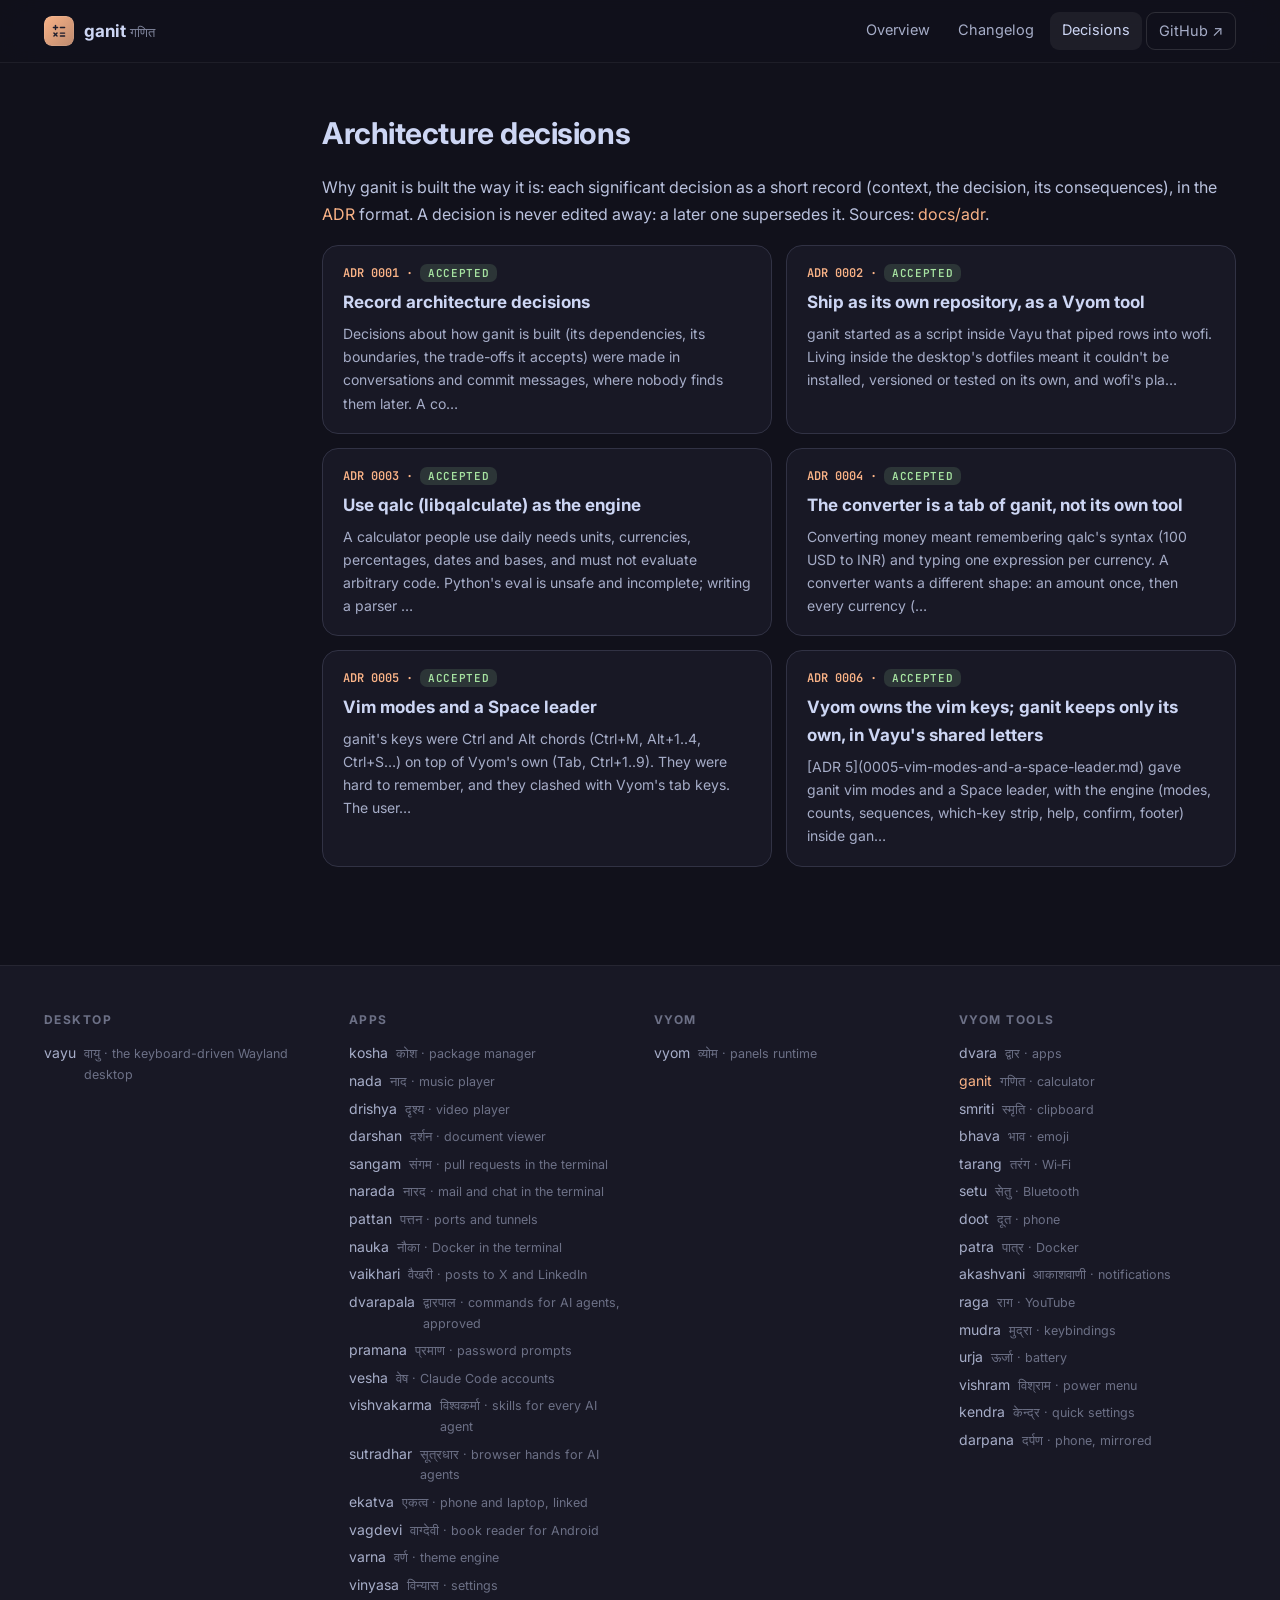
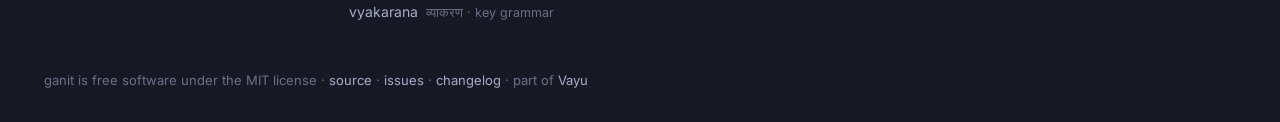
==== commit 57bfa997: "The website moves to ganit.theyashsawarkar.dev Every Vayu tool's site now has its own address on the" ====
--- a/docs/adr/index.html
+++ b/docs/adr/index.html
@@ -22,8 +22,8 @@
 <div class="wrap"><aside class="toc"></aside><article>
 <h2>Architecture decisions</h2><p>Why ganit is built the way it is: each significant decision as a short record (context, the decision, its consequences), in the <a href="https://cognitect.com/blog/2011/11/15/documenting-architecture-decisions">ADR</a> format. A decision is never edited away: a later one supersedes it. Sources: <a href="https://github.com/Theyashsawarkar/ganit/tree/main/docs/adr">docs/adr</a>.</p><div class="cards"><a class="card" href="0001-record-architecture-decisions.html"><div class="n">ADR 0001 · <span class="status accepted">Accepted</span></div><h3>Record architecture decisions</h3><p>Decisions about how ganit is built (its dependencies, its boundaries, the trade-offs it accepts) were made in conversations and commit messages, where nobody finds them later. A co…</p></a><a class="card" href="0002-own-repository-as-a-vyom-tool.html"><div class="n">ADR 0002 · <span class="status accepted">Accepted</span></div><h3>Ship as its own repository, as a Vyom tool</h3><p>ganit started as a script inside Vayu that piped rows into wofi. Living inside the desktop&#x27;s dotfiles meant it couldn&#x27;t be installed, versioned or tested on its own, and wofi&#x27;s pla…</p></a><a class="card" href="0003-qalculate-as-the-engine.html"><div class="n">ADR 0003 · <span class="status accepted">Accepted</span></div><h3>Use qalc (libqalculate) as the engine</h3><p>A calculator people use daily needs units, currencies, percentages, dates and bases, and must not evaluate arbitrary code. Python&#x27;s eval is unsafe and incomplete; writing a parser …</p></a><a class="card" href="0004-converter-as-a-tab.html"><div class="n">ADR 0004 · <span class="status accepted">Accepted</span></div><h3>The converter is a tab of ganit, not its own tool</h3><p>Converting money meant remembering qalc&#x27;s syntax (100 USD to INR) and typing one expression per currency. A converter wants a different shape: an amount once, then every currency (…</p></a><a class="card" href="0005-vim-modes-and-a-space-leader.html"><div class="n">ADR 0005 · <span class="status accepted">Accepted</span></div><h3>Vim modes and a Space leader</h3><p>ganit&#x27;s keys were Ctrl and Alt chords (Ctrl+M, Alt+1..4, Ctrl+S…) on top of Vyom&#x27;s own (Tab, Ctrl+1..9). They were hard to remember, and they clashed with Vyom&#x27;s tab keys. The user…</p></a><a class="card" href="0006-vyom-owns-the-vim-keys.html"><div class="n">ADR 0006 · <span class="status accepted">Accepted</span></div><h3>Vyom owns the vim keys; ganit keeps only its own, in Vayu&#x27;s shared letters</h3><p>[ADR 5](0005-vim-modes-and-a-space-leader.md) gave ganit vim modes and a Space leader, with the engine (modes, counts, sequences, which-key strip, help, confirm, footer) inside gan…</p></a></div>
 </article></div>
-<footer><div class="in"><div><h4>Desktop</h4><a href="https://theyashsawarkar.github.io/vayu/" class="">vayu <span>वायु · the keyboard-driven Wayland desktop</span></a></div><div><h4>Apps</h4><a href="https://theyashsawarkar.github.io/kosha/" class="">kosha <span>कोश · package manager</span></a><a href="https://theyashsawarkar.github.io/nada/" class="">nada <span>नाद · music player</span></a><a href="https://theyashsawarkar.github.io/drishya/" class="">drishya <span>दृश्य · video player</span></a><a href="https://theyashsawarkar.github.io/sangam/" class="">sangam <span>संगम · pull requests in the terminal</span></a><a href="https://theyashsawarkar.github.io/narada/" class="">narada <span>नारद · mail and chat in the terminal</span></a><a href="https://theyashsawarkar.github.io/pattan/" class="">pattan <span>पत्तन · ports and tunnels</span></a><a href="https://theyashsawarkar.github.io/nauka/" class="">nauka <span>नौका · Docker in the terminal</span></a><a href="https://theyashsawarkar.github.io/vaikhari/" class="">vaikhari <span>वैखरी · posts to X and LinkedIn</span></a><a href="https://theyashsawarkar.github.io/dvarapala/" class="">dvarapala <span>द्वारपाल · commands for AI agents, approved</span></a><a href="https://theyashsawarkar.github.io/pramana/" class="">pramana <span>प्रमाण · password prompts</span></a><a href="https://theyashsawarkar.github.io/vesha/" class="">vesha <span>वेष · Claude Code accounts</span></a><a href="https://theyashsawarkar.github.io/vishvakarma/" class="">vishvakarma <span>विश्वकर्मा · skills for every AI agent</span></a><a href="https://theyashsawarkar.github.io/ekatva/" class="">ekatva <span>एकत्व · phone and laptop, linked</span></a><a href="https://theyashsawarkar.github.io/varna/" class="">varna <span>वर्ण · theme engine</span></a><a href="https://theyashsawarkar.github.io/vinyasa/" class="">vinyasa <span>विन्यास · settings</span></a></div><div><h4>Vyom</h4><a href="https://theyashsawarkar.github.io/vyom/" class="">vyom <span>व्योम · panels runtime</span></a></div><div><h4>Vyom tools</h4><a href="https://theyashsawarkar.github.io/dvara/" class="">dvara <span>द्वार · apps</span></a><a href="https://theyashsawarkar.github.io/ganit/" class="me">ganit <span>गणित · calculator</span></a><a href="https://theyashsawarkar.github.io/smriti/" class="">smriti <span>स्मृति · clipboard</span></a><a href="https://theyashsawarkar.github.io/bhava/" class="">bhava <span>भाव · emoji</span></a><a href="https://theyashsawarkar.github.io/tarang/" class="">tarang <span>तरंग · Wi‑Fi</span></a><a href="https://theyashsawarkar.github.io/setu/" class="">setu <span>सेतु · Bluetooth</span></a><a href="https://theyashsawarkar.github.io/doot/" class="">doot <span>दूत · phone</span></a><a href="https://theyashsawarkar.github.io/patra/" class="">patra <span>पात्र · Docker</span></a><a href="https://theyashsawarkar.github.io/akashvani/" class="">akashvani <span>आकाशवाणी · notifications</span></a><a href="https://theyashsawarkar.github.io/raga/" class="">raga <span>राग · YouTube</span></a><a href="https://theyashsawarkar.github.io/mudra/" class="">mudra <span>मुद्रा · keybindings</span></a><a href="https://theyashsawarkar.github.io/urja/" class="">urja <span>ऊर्जा · battery</span></a><a href="https://theyashsawarkar.github.io/vishram/" class="">vishram <span>विश्राम · power menu</span></a><a href="https://theyashsawarkar.github.io/kendra/" class="">kendra <span>केन्द्र · quick settings</span></a><a href="https://theyashsawarkar.github.io/darpana/" class="">darpana <span>दर्पण · phone, mirrored</span></a></div></div>
-<div class="bottom">ganit is free software under the MIT license · <a href="https://github.com/Theyashsawarkar/ganit">source</a> · <a href="https://github.com/Theyashsawarkar/ganit/issues">issues</a> · <a href="../changelog.html">changelog</a> · part of <a href="https://theyashsawarkar.github.io/vayu/">Vayu</a></div></footer>
+<footer><div class="in"><div><h4>Desktop</h4><a href="https://vayu.theyashsawarkar.dev/" class="">vayu <span>वायु · the keyboard-driven Wayland desktop</span></a></div><div><h4>Apps</h4><a href="https://kosha.theyashsawarkar.dev/" class="">kosha <span>कोश · package manager</span></a><a href="https://nada.theyashsawarkar.dev/" class="">nada <span>नाद · music player</span></a><a href="https://drishya.theyashsawarkar.dev/" class="">drishya <span>दृश्य · video player</span></a><a href="https://darshan.theyashsawarkar.dev/" class="">darshan <span>दर्शन · document viewer</span></a><a href="https://sangam.theyashsawarkar.dev/" class="">sangam <span>संगम · pull requests in the terminal</span></a><a href="https://narada.theyashsawarkar.dev/" class="">narada <span>नारद · mail and chat in the terminal</span></a><a href="https://pattan.theyashsawarkar.dev/" class="">pattan <span>पत्तन · ports and tunnels</span></a><a href="https://nauka.theyashsawarkar.dev/" class="">nauka <span>नौका · Docker in the terminal</span></a><a href="https://vaikhari.theyashsawarkar.dev/" class="">vaikhari <span>वैखरी · posts to X and LinkedIn</span></a><a href="https://dvarapala.theyashsawarkar.dev/" class="">dvarapala <span>द्वारपाल · commands for AI agents, approved</span></a><a href="https://pramana.theyashsawarkar.dev/" class="">pramana <span>प्रमाण · password prompts</span></a><a href="https://vesha.theyashsawarkar.dev/" class="">vesha <span>वेष · Claude Code accounts</span></a><a href="https://vishvakarma.theyashsawarkar.dev/" class="">vishvakarma <span>विश्वकर्मा · skills for every AI agent</span></a><a href="https://sutradhar.theyashsawarkar.dev/" class="">sutradhar <span>सूत्रधार · browser hands for AI agents</span></a><a href="https://ekatva.theyashsawarkar.dev/" class="">ekatva <span>एकत्व · phone and laptop, linked</span></a><a href="https://vagdevi.theyashsawarkar.dev/" class="">vagdevi <span>वाग्देवी · book reader for Android</span></a><a href="https://varna.theyashsawarkar.dev/" class="">varna <span>वर्ण · theme engine</span></a><a href="https://vinyasa.theyashsawarkar.dev/" class="">vinyasa <span>विन्यास · settings</span></a><a href="https://vyakarana.theyashsawarkar.dev/" class="">vyakarana <span>व्याकरण · key grammar</span></a></div><div><h4>Vyom</h4><a href="https://vyom.theyashsawarkar.dev/" class="">vyom <span>व्योम · panels runtime</span></a></div><div><h4>Vyom tools</h4><a href="https://dvara.theyashsawarkar.dev/" class="">dvara <span>द्वार · apps</span></a><a href="https://ganit.theyashsawarkar.dev/" class="me">ganit <span>गणित · calculator</span></a><a href="https://smriti.theyashsawarkar.dev/" class="">smriti <span>स्मृति · clipboard</span></a><a href="https://bhava.theyashsawarkar.dev/" class="">bhava <span>भाव · emoji</span></a><a href="https://tarang.theyashsawarkar.dev/" class="">tarang <span>तरंग · Wi‑Fi</span></a><a href="https://setu.theyashsawarkar.dev/" class="">setu <span>सेतु · Bluetooth</span></a><a href="https://doot.theyashsawarkar.dev/" class="">doot <span>दूत · phone</span></a><a href="https://patra.theyashsawarkar.dev/" class="">patra <span>पात्र · Docker</span></a><a href="https://akashvani.theyashsawarkar.dev/" class="">akashvani <span>आकाशवाणी · notifications</span></a><a href="https://raga.theyashsawarkar.dev/" class="">raga <span>राग · YouTube</span></a><a href="https://mudra.theyashsawarkar.dev/" class="">mudra <span>मुद्रा · keybindings</span></a><a href="https://urja.theyashsawarkar.dev/" class="">urja <span>ऊर्जा · battery</span></a><a href="https://vishram.theyashsawarkar.dev/" class="">vishram <span>विश्राम · power menu</span></a><a href="https://kendra.theyashsawarkar.dev/" class="">kendra <span>केन्द्र · quick settings</span></a><a href="https://darpana.theyashsawarkar.dev/" class="">darpana <span>दर्पण · phone, mirrored</span></a></div></div>
+<div class="bottom">ganit is free software under the MIT license · <a href="https://github.com/Theyashsawarkar/ganit">source</a> · <a href="https://github.com/Theyashsawarkar/ganit/issues">issues</a> · <a href="../changelog.html">changelog</a> · part of <a href="https://vayu.theyashsawarkar.dev/">Vayu</a></div></footer>
 <script>
 document.querySelectorAll('pre.code').forEach(p=>{const b=document.createElement('button');b.className='copy';b.textContent='Copy';
 b.onclick=()=>{navigator.clipboard.writeText(p.innerText.replace(/^Copy/,'')).then(()=>{b.textContent='Copied';setTimeout(()=>b.textContent='Copy',1200)})};p.appendChild(b)});
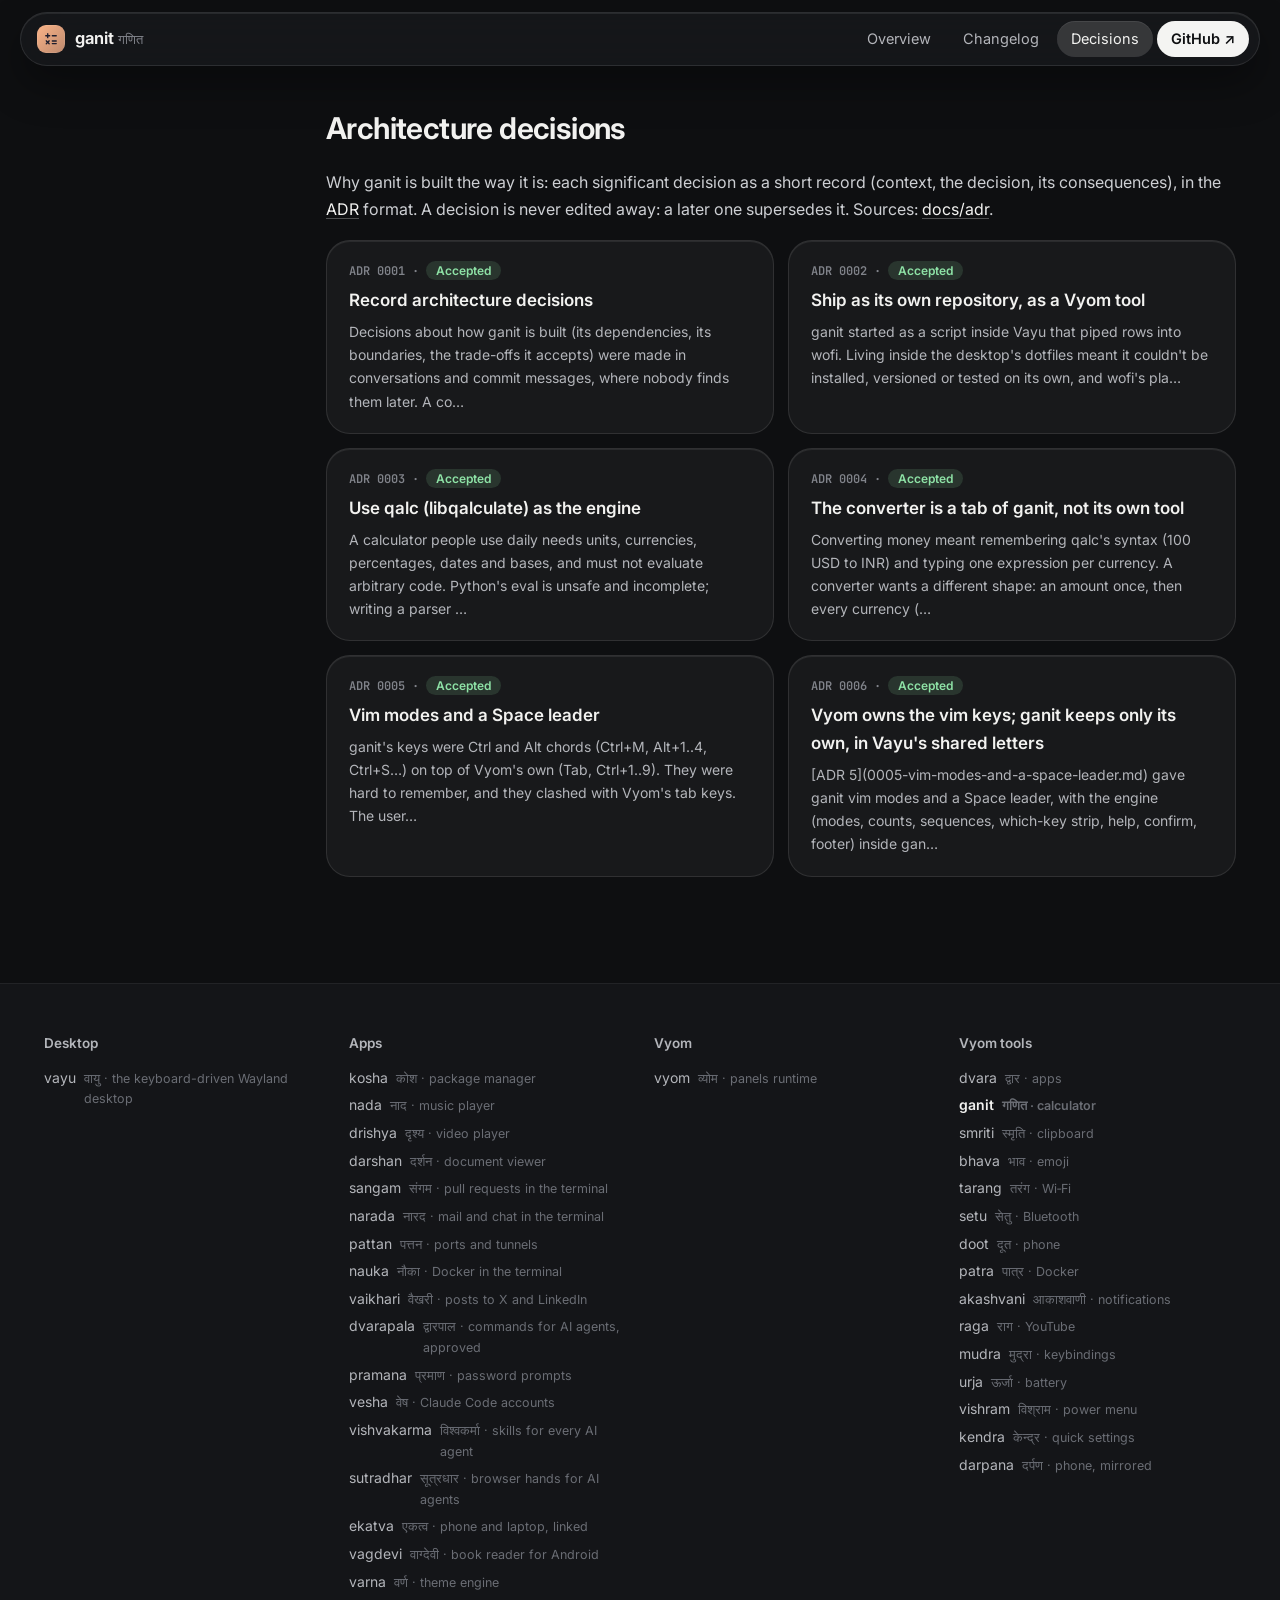
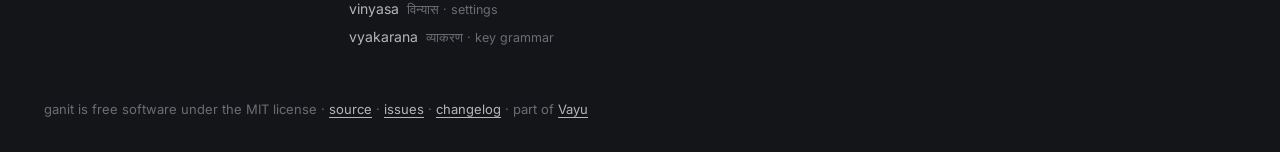
==== commit 2894cc23: "Spatial look: graphite glass, round shapes, colour only for meaning Co-Authored-By: Claude Opus 5.5 " ====
--- a/docs/adr/index.html
+++ b/docs/adr/index.html
@@ -7,12 +7,12 @@
 <meta name="description" content="Calculator and converter: answers as you type (math, units, currency, percentages) through qalc, with a history.">
 <meta property="og:title" content="Decisions · ganit">
 <meta property="og:description" content="Calculator and converter: answers as you type (math, units, currency, percentages) through qalc, with a history.">
-<meta name="theme-color" content="#11111b">
+<meta name="theme-color" content="#0e0f11">
 <link rel="icon" href="../assets/logo.svg" type="image/svg+xml">
 <link rel="preconnect" href="https://fonts.googleapis.com">
 <link href="https://fonts.googleapis.com/css2?family=Inter:wght@400;500;600;700;800&family=JetBrains+Mono:wght@400;600&display=swap" rel="stylesheet">
 <link rel="stylesheet" href="../assets/site.css">
-<style>:root{--accent:#fab387;--glow:#fab38733}</style>
+<style>:root{--tool:#f7b07d;--glow:#f7b07d2e}</style>
 </head>
 <body>
 <header class="top"><div class="in">
--- a/docs/assets/site.css
+++ b/docs/assets/site.css
@@ -1,85 +1,100 @@
-:root{--crust:#11111b;--mantle:#181825;--base:#1e1e2e;--s0:#313244;--s1:#45475a;--ov0:#6c7086;--ov1:#7f849c;
---sub0:#a6adc8;--sub1:#bac2de;--text:#cdd6f4;--mauve:#cba6f7;--green:#a6e3a1;--peach:#fab387;--red:#f38ba8;--blue:#89b4fa;
+/* Vayu's Spatial look: graphite glass that floats, very round, colour only
+   where it means something. The near-white accent is where you act (links,
+   the main button); the tool's own colour (--tool) is only its signature:
+   the logo's glow, the shloka's line, the release dots. */
+:root{--crust:#0e0f11;--mantle:#141518;--base:#1b1c20;--s0:#2a2c31;--s1:#3a3c42;--ov0:#6a6d74;--ov1:#80838a;
+--sub0:#b3b5ba;--sub1:#cdcfd3;--text:#f2f2f0;--accent:#f4f4f2;--green:#8ee2a6;--peach:#f7b07d;--red:#ff9389;--blue:#93c4ff;
+--glass:rgba(255,255,255,.045);--rim:rgba(255,255,255,.10);--lit:inset 0 1px 0 rgba(255,255,255,.08);
 --ui:"Inter","Segoe UI",system-ui,sans-serif;--mono:"JetBrains Mono","JetBrainsMono Nerd Font",ui-monospace,monospace}
-*{box-sizing:border-box}html{scroll-behavior:smooth;scroll-padding-top:76px}
+*{box-sizing:border-box}html{scroll-behavior:smooth;scroll-padding-top:96px}
 body{margin:0;background:var(--crust);color:var(--text);font:16px/1.65 var(--ui);-webkit-font-smoothing:antialiased}
-a{color:var(--accent);text-decoration:none}a:hover{text-decoration:underline}
-code{font:.86em var(--mono);background:rgba(255,255,255,.06);border:1px solid rgba(255,255,255,.07);padding:.12em .4em;border-radius:6px;color:var(--sub1)}
+a{color:var(--accent);text-decoration:underline;text-decoration-color:rgba(244,244,242,.28);text-underline-offset:3px}
+a:hover{text-decoration-color:var(--accent)}
+code{font:.86em var(--mono);background:rgba(255,255,255,.07);padding:.14em .45em;border-radius:7px;color:var(--sub1)}
 img{max-width:100%;height:auto}
-/* nav */
-.top{position:sticky;top:0;z-index:20;backdrop-filter:blur(18px) saturate(1.4);-webkit-backdrop-filter:blur(18px) saturate(1.4);
-background:rgba(17,17,27,.72);border-bottom:1px solid rgba(255,255,255,.06)}
-.top .in{max-width:1240px;margin:0 auto;padding:12px 24px;display:flex;align-items:center;gap:22px}
-.brand{display:flex;align-items:center;gap:10px;font-weight:700;font-size:17px;color:var(--text)}
-.brand img{width:30px;height:30px;border-radius:8px}.brand small{font-weight:500;color:var(--ov1);font-size:13px}
+:focus-visible{outline:2px solid var(--accent);outline-offset:3px;border-radius:8px}
+/* nav: a floating glass pill */
+.top{position:sticky;top:12px;z-index:20;padding:0 16px}
+.top .in{max-width:1240px;margin:0 auto;padding:8px 10px 8px 16px;display:flex;align-items:center;gap:22px;
+border-radius:999px;background:rgba(27,28,32,.62);border:1px solid var(--rim);box-shadow:var(--lit),0 18px 40px rgba(0,0,0,.35);
+backdrop-filter:blur(24px) saturate(1.5);-webkit-backdrop-filter:blur(24px) saturate(1.5)}
+.brand{display:flex;align-items:center;gap:10px;font-weight:650;font-size:16.5px;color:var(--text);text-decoration:none}
+.brand img{width:28px;height:28px;border-radius:9px}.brand small{font-weight:500;color:var(--ov1);font-size:13px}
 .top nav{display:flex;gap:4px;margin-left:auto;flex-wrap:wrap}
-.top nav a{color:var(--sub0);padding:6px 12px;border-radius:9px;font-size:14.5px}
-.top nav a:hover,.top nav a.on{background:rgba(255,255,255,.06);color:var(--text);text-decoration:none}
-.top nav a.gh{border:1px solid rgba(255,255,255,.12)}
-/* hero */
-.hero{position:relative;overflow:hidden;border-bottom:1px solid rgba(255,255,255,.05)}
-.hero:before{content:"";position:absolute;inset:-40% -10% auto;height:640px;
-background:radial-gradient(600px 300px at 20% 30%,var(--glow),transparent 70%),radial-gradient(500px 300px at 85% 10%,rgba(137,180,250,.18),transparent 70%);pointer-events:none}
-.hero .in{position:relative;max-width:1240px;margin:0 auto;padding:72px 24px 56px;display:grid;grid-template-columns:minmax(0,1fr) auto;gap:40px;align-items:center}
-.eyebrow{font:600 13px var(--mono);letter-spacing:.14em;text-transform:uppercase;color:var(--accent)}
-.hero h1{font-size:clamp(40px,6vw,64px);line-height:1.04;margin:12px 0 6px;letter-spacing:-.03em}
-.hero .sa{font-size:22px;color:var(--accent);margin-bottom:18px}.hero .sa span{color:var(--ov1)}
-.hero .shloka{margin:0 0 26px;padding-left:16px;border-left:3px solid var(--accent);max-width:720px}.hero .shloka p{margin:0 0 6px;font-size:18px;line-height:1.6;color:var(--text)}.hero .shloka figcaption{font-size:14px;color:var(--sub0)}.hero .shloka cite{color:var(--ov1);font-style:normal;white-space:nowrap}
-.hero p.lead{font-size:19px;color:var(--sub0);max-width:720px;margin:0 0 26px}
+.top nav a{color:var(--sub0);padding:6px 14px;border-radius:999px;font-size:14.5px;text-decoration:none}
+.top nav a:hover{background:rgba(255,255,255,.07);color:var(--text)}
+.top nav a.on{background:rgba(255,255,255,.14);color:var(--text);box-shadow:var(--lit)}
+.top nav a.gh{background:var(--accent);color:var(--crust);font-weight:600}.top nav a.gh:hover{background:#fff}
+/* hero: the tool's light in a dark room */
+.hero{position:relative;overflow:hidden;margin-top:-64px;padding-top:64px}
+.hero:before{content:"";position:absolute;inset:-30% -10% auto;height:720px;
+background:radial-gradient(640px 340px at 18% 32%,var(--glow),transparent 70%),radial-gradient(520px 300px at 86% 8%,rgba(255,255,255,.06),transparent 70%);pointer-events:none}
+.hero .in{position:relative;max-width:1240px;margin:0 auto;padding:84px 24px 60px;display:grid;grid-template-columns:minmax(0,1fr) auto;gap:48px;align-items:center}
+.eyebrow{display:inline-flex;align-items:center;gap:8px;font:500 13.5px var(--ui);color:var(--sub1);padding:5px 13px 5px 11px;border-radius:999px;
+background:var(--glass);border:1px solid var(--rim);box-shadow:var(--lit)}
+.eyebrow:before{content:"";width:7px;height:7px;border-radius:50%;background:var(--tool)}
+.hero h1{font-size:clamp(42px,6vw,68px);line-height:1.02;margin:18px 0 8px;letter-spacing:-.035em;font-weight:700}
+.hero .sa{font-size:22px;color:var(--sub1);margin-bottom:22px}.hero .sa span{color:var(--ov1)}
+.hero .shloka{margin:0 0 28px;padding:16px 20px;border-radius:22px;background:var(--glass);border:1px solid var(--rim);box-shadow:var(--lit),inset 3px 0 0 var(--tool);max-width:720px}
+.hero .shloka p{margin:0 0 6px;font-size:18px;line-height:1.6;color:var(--text)}.hero .shloka figcaption{font-size:14px;color:var(--sub0)}.hero .shloka cite{color:var(--ov1);font-style:normal;white-space:nowrap}
+.hero p.lead{font-size:19px;color:var(--sub0);max-width:680px;margin:0 0 28px}
 .cta{display:flex;gap:10px;flex-wrap:wrap}
-.btn{display:inline-flex;align-items:center;gap:8px;padding:11px 18px;border-radius:12px;font-weight:600;font-size:15px;border:1px solid rgba(255,255,255,.12);color:var(--text);background:rgba(255,255,255,.04)}
-.btn:hover{text-decoration:none;background:rgba(255,255,255,.08)}
-.btn.primary{background:var(--accent);color:var(--crust);border-color:transparent}.btn.primary:hover{filter:brightness(1.06)}
-.hero .logo{width:180px;height:180px;filter:drop-shadow(0 24px 48px var(--glow))}
-.meta{display:flex;gap:18px;flex-wrap:wrap;margin-top:22px;color:var(--ov1);font-size:14px}.meta b{color:var(--sub1);font-weight:600}
+.btn{display:inline-flex;align-items:center;gap:8px;padding:11px 20px;border-radius:999px;font-weight:600;font-size:15px;color:var(--text);
+background:rgba(255,255,255,.07);border:1px solid var(--rim);box-shadow:var(--lit);text-decoration:none}
+.btn:hover{background:rgba(255,255,255,.12)}
+.btn.primary{background:var(--accent);color:var(--crust);border-color:transparent;box-shadow:none}.btn.primary:hover{background:#fff}
+.hero .logo{width:184px;height:184px;filter:drop-shadow(0 28px 56px var(--glow))}
+.meta{display:flex;gap:18px;flex-wrap:wrap;margin-top:24px;color:var(--ov1);font-size:14px}.meta b{color:var(--sub1);font-weight:600}
 /* layout */
-.wrap{max-width:1240px;margin:0 auto;padding:40px 24px 80px;display:grid;grid-template-columns:230px minmax(0,1fr);gap:48px}
-.toc{position:sticky;top:84px;align-self:start;max-height:calc(100vh - 100px);overflow:auto;font-size:14px;padding-right:6px}
-.toc b{display:block;font-size:11.5px;letter-spacing:.12em;text-transform:uppercase;color:var(--ov0);margin:0 0 10px}
-.toc a{display:block;color:var(--sub0);padding:4px 10px;border-left:2px solid var(--s0)}
-.toc a.l3{padding-left:22px;font-size:13px;color:var(--ov1)}
-.toc a:hover,.toc a.on{color:var(--text);border-left-color:var(--accent);text-decoration:none}
+.wrap{max-width:1240px;margin:0 auto;padding:44px 24px 88px;display:grid;grid-template-columns:230px minmax(0,1fr);gap:52px}
+.toc{position:sticky;top:96px;align-self:start;max-height:calc(100vh - 116px);overflow:auto;font-size:14px;padding-right:6px}
+.toc b{display:block;font-size:13px;font-weight:600;color:var(--ov1);margin:0 0 10px 12px}
+.toc a{display:block;color:var(--sub0);padding:5px 12px;border-radius:12px;text-decoration:none}
+.toc a.l3{padding-left:24px;font-size:13px;color:var(--ov1)}
+.toc a:hover{color:var(--text);background:rgba(255,255,255,.04)}
+.toc a.on{color:var(--text);background:rgba(255,255,255,.09);box-shadow:var(--lit)}
 article{min-width:0}
-article h2{font-size:30px;letter-spacing:-.015em;margin:56px 0 14px;padding-top:6px}
+article h2{font-size:30px;letter-spacing:-.02em;margin:60px 0 14px;padding-top:6px;font-weight:650}
 article h2:first-child{margin-top:0}
-article h3{font-size:20px;margin:34px 0 10px}article h4{font-size:16px;margin:24px 0 8px;color:var(--sub1)}
+article h3{font-size:20px;margin:34px 0 10px;font-weight:600}article h4{font-size:16px;margin:24px 0 8px;color:var(--sub1)}
 article p,article li{color:var(--sub1)}
-article .anchor{opacity:0;margin-left:-22px;width:22px;display:inline-block;color:var(--ov0)}
-article h2:hover .anchor,article h3:hover .anchor{opacity:1;text-decoration:none}
+article .anchor{opacity:0;margin-left:-22px;width:22px;display:inline-block;color:var(--ov0);text-decoration:none}
+article h2:hover .anchor,article h3:hover .anchor{opacity:1}
 article ul,article ol{padding-left:22px}article li{margin:5px 0}
-article img{border-radius:14px;border:1px solid rgba(255,255,255,.07)}
+article img{border-radius:22px;border:1px solid var(--rim);box-shadow:0 24px 60px rgba(0,0,0,.35)}
 article p[align=center]{text-align:center}article p[align=center] img{margin:6px 0}
-article blockquote{margin:22px 0;padding:14px 20px;border-left:3px solid var(--accent);background:rgba(255,255,255,.03);border-radius:12px}
-article blockquote p{margin:0;color:var(--sub0);font-style:italic}
-pre.code{position:relative;background:var(--mantle);border:1px solid var(--s0);border-radius:14px;padding:16px 18px;overflow:auto;font:13.5px/1.6 var(--mono);color:var(--sub1)}
-pre.code code{background:none;border:0;padding:0;font-size:inherit;color:inherit}
-pre.code .copy{position:absolute;top:8px;right:8px;font:600 11px var(--ui);padding:4px 9px;border-radius:7px;border:1px solid var(--s1);background:var(--base);color:var(--sub0);cursor:pointer;opacity:0;transition:.15s}
-pre.code:hover .copy{opacity:1}
-.table{overflow:auto;margin:16px 0;border:1px solid var(--s0);border-radius:14px}
+article blockquote{margin:22px 0;padding:16px 22px;background:var(--glass);border:1px solid var(--rim);box-shadow:var(--lit);border-radius:22px}
+article blockquote p{margin:0;color:var(--sub0)}
+pre.code{position:relative;background:rgba(0,0,0,.28);border:1px solid var(--rim);box-shadow:var(--lit);border-radius:20px;padding:18px 20px;overflow:auto;font:13.5px/1.65 var(--mono);color:var(--sub1)}
+pre.code code{background:none;padding:0;font-size:inherit;color:inherit}
+pre.code .copy{position:absolute;top:10px;right:10px;font:600 12px var(--ui);padding:5px 12px;border-radius:999px;border:0;background:rgba(255,255,255,.1);color:var(--text);cursor:pointer;opacity:0;transition:opacity .15s}
+pre.code:hover .copy,pre.code .copy:focus-visible{opacity:1}
+.table{overflow:auto;margin:16px 0;border:1px solid var(--rim);border-radius:20px;background:var(--glass);box-shadow:var(--lit)}
 table{border-collapse:collapse;width:100%;font-size:14.5px}
-th{text-align:left;background:var(--mantle);color:var(--sub1);font-weight:600;padding:10px 14px;border-bottom:1px solid var(--s0)}
-td{padding:9px 14px;border-bottom:1px solid rgba(49,50,68,.6);color:var(--sub1);vertical-align:top}tr:last-child td{border-bottom:0}
+th{text-align:left;color:var(--sub1);font-weight:600;padding:11px 16px;border-bottom:1px solid var(--rim);background:rgba(255,255,255,.03)}
+td{padding:10px 16px;border-bottom:1px solid rgba(255,255,255,.06);color:var(--sub1);vertical-align:top}tr:last-child td{border-bottom:0}
 td code{white-space:nowrap}
 /* changelog */
-.release{position:relative;padding:0 0 8px 28px;border-left:2px solid var(--s0);margin-left:6px}
-.release:before{content:"";position:absolute;left:-7px;top:10px;width:12px;height:12px;border-radius:50%;background:var(--accent);box-shadow:0 0 0 4px var(--crust)}
+.release{position:relative;padding:0 0 10px 30px;border-left:1px solid var(--s1);margin-left:6px}
+.release:before{content:"";position:absolute;left:-6px;top:11px;width:11px;height:11px;border-radius:50%;background:var(--tool);box-shadow:0 0 0 4px var(--crust)}
 .release h2{margin-top:0;font-size:24px}.release h2 .date{font:500 14px var(--mono);color:var(--ov1);margin-left:10px}
-.release .tag{font:600 12px var(--mono);padding:2px 8px;border-radius:7px;background:rgba(255,255,255,.06);color:var(--accent);margin-left:8px;vertical-align:3px}
+.release .tag{font:600 12px var(--mono);padding:2px 10px;border-radius:999px;background:rgba(255,255,255,.08);color:var(--text);margin-left:8px;vertical-align:3px}
 /* adr */
 .cards{display:grid;grid-template-columns:repeat(auto-fill,minmax(300px,1fr));gap:14px;margin:18px 0}
-.card{display:block;background:var(--mantle);border:1px solid var(--s0);border-radius:16px;padding:18px 20px;color:var(--text)}
-.card:hover{border-color:var(--accent);text-decoration:none;transform:translateY(-1px)}
-.card .n{font:600 12px var(--mono);color:var(--accent)}.card h3{margin:6px 0 6px;font-size:17px}.card p{margin:0;color:var(--sub0);font-size:14px}
-.status{display:inline-block;font:600 11px var(--mono);padding:2px 8px;border-radius:7px;background:rgba(166,227,161,.14);color:var(--green);text-transform:uppercase;letter-spacing:.06em}
-.status.superseded,.status.deprecated{background:rgba(250,179,135,.14);color:var(--peach)}.status.proposed{background:rgba(137,180,250,.14);color:var(--blue)}
+.card{display:block;background:var(--glass);border:1px solid var(--rim);box-shadow:var(--lit);border-radius:24px;padding:20px 22px;color:var(--text);text-decoration:none;transition:background .15s,border-color .15s}
+.card:hover{background:rgba(255,255,255,.075);border-color:rgba(255,255,255,.2)}
+.card .n{font:600 12px var(--mono);color:var(--ov1)}.card h3{margin:6px 0 6px;font-size:17px}.card p{margin:0;color:var(--sub0);font-size:14px}
+.status{display:inline-block;font:600 12px var(--ui);padding:2px 10px;border-radius:999px;background:rgba(142,226,166,.14);color:var(--green)}
+.status.superseded,.status.deprecated{background:rgba(247,176,125,.14);color:var(--peach)}.status.proposed{background:rgba(147,196,255,.14);color:var(--blue)}
 /* footer */
 footer{border-top:1px solid rgba(255,255,255,.06);background:var(--mantle)}
-footer .in{max-width:1240px;margin:0 auto;padding:44px 24px;display:grid;grid-template-columns:repeat(auto-fit,minmax(200px,1fr));gap:28px}
-footer h4{margin:0 0 10px;font-size:12px;letter-spacing:.12em;text-transform:uppercase;color:var(--ov0)}
-footer a{display:flex;gap:8px;align-items:baseline;color:var(--sub0);font-size:14px;padding:2px 0}footer a span{color:var(--ov0);font-size:12.5px}
-footer a.me{color:var(--accent)}
-footer .bottom{max-width:1240px;margin:0 auto;padding:0 24px 30px;color:var(--ov0);font-size:13px}
-footer .bottom a{display:inline;padding:0;font-size:13px}
-@media(max-width:900px){.wrap{grid-template-columns:1fr}.toc{display:none}.hero .in{grid-template-columns:1fr}.hero .logo{width:110px;height:110px;order:-1}
-.top nav a:not(.gh){padding:6px 8px}}
-@media(max-width:560px){.top nav a.hide{display:none}.hero .in{padding:44px 16px 36px}.wrap{padding:28px 16px 60px}}+footer .in{max-width:1240px;margin:0 auto;padding:48px 24px;display:grid;grid-template-columns:repeat(auto-fit,minmax(200px,1fr));gap:28px}
+footer h4{margin:0 0 10px;font-size:13.5px;font-weight:600;color:var(--sub0)}
+footer a{display:flex;gap:8px;align-items:baseline;color:var(--sub0);font-size:14px;padding:2px 0;text-decoration:none}footer a:hover{color:var(--text)}footer a span{color:var(--ov0);font-size:12.5px}
+footer a.me{color:var(--text);font-weight:600}
+footer .bottom{max-width:1240px;margin:0 auto;padding:0 24px 32px;color:var(--ov0);font-size:13px}
+footer .bottom a{display:inline;padding:0;font-size:13px;text-decoration:underline}
+@media(max-width:900px){.wrap{grid-template-columns:1fr}.toc{display:none}.hero .in{grid-template-columns:1fr}.hero .logo{width:112px;height:112px;order:-1}
+.top nav a:not(.gh){padding:6px 9px}}
+@media(max-width:560px){.top{padding:0 10px}.top .in{gap:10px;padding-left:12px}.brand small{display:none}.top nav a.hide{display:none}.hero .in{padding:52px 16px 36px}.wrap{padding:28px 16px 64px}}
+@media(prefers-reduced-motion:reduce){html{scroll-behavior:auto}*{transition:none!important}}
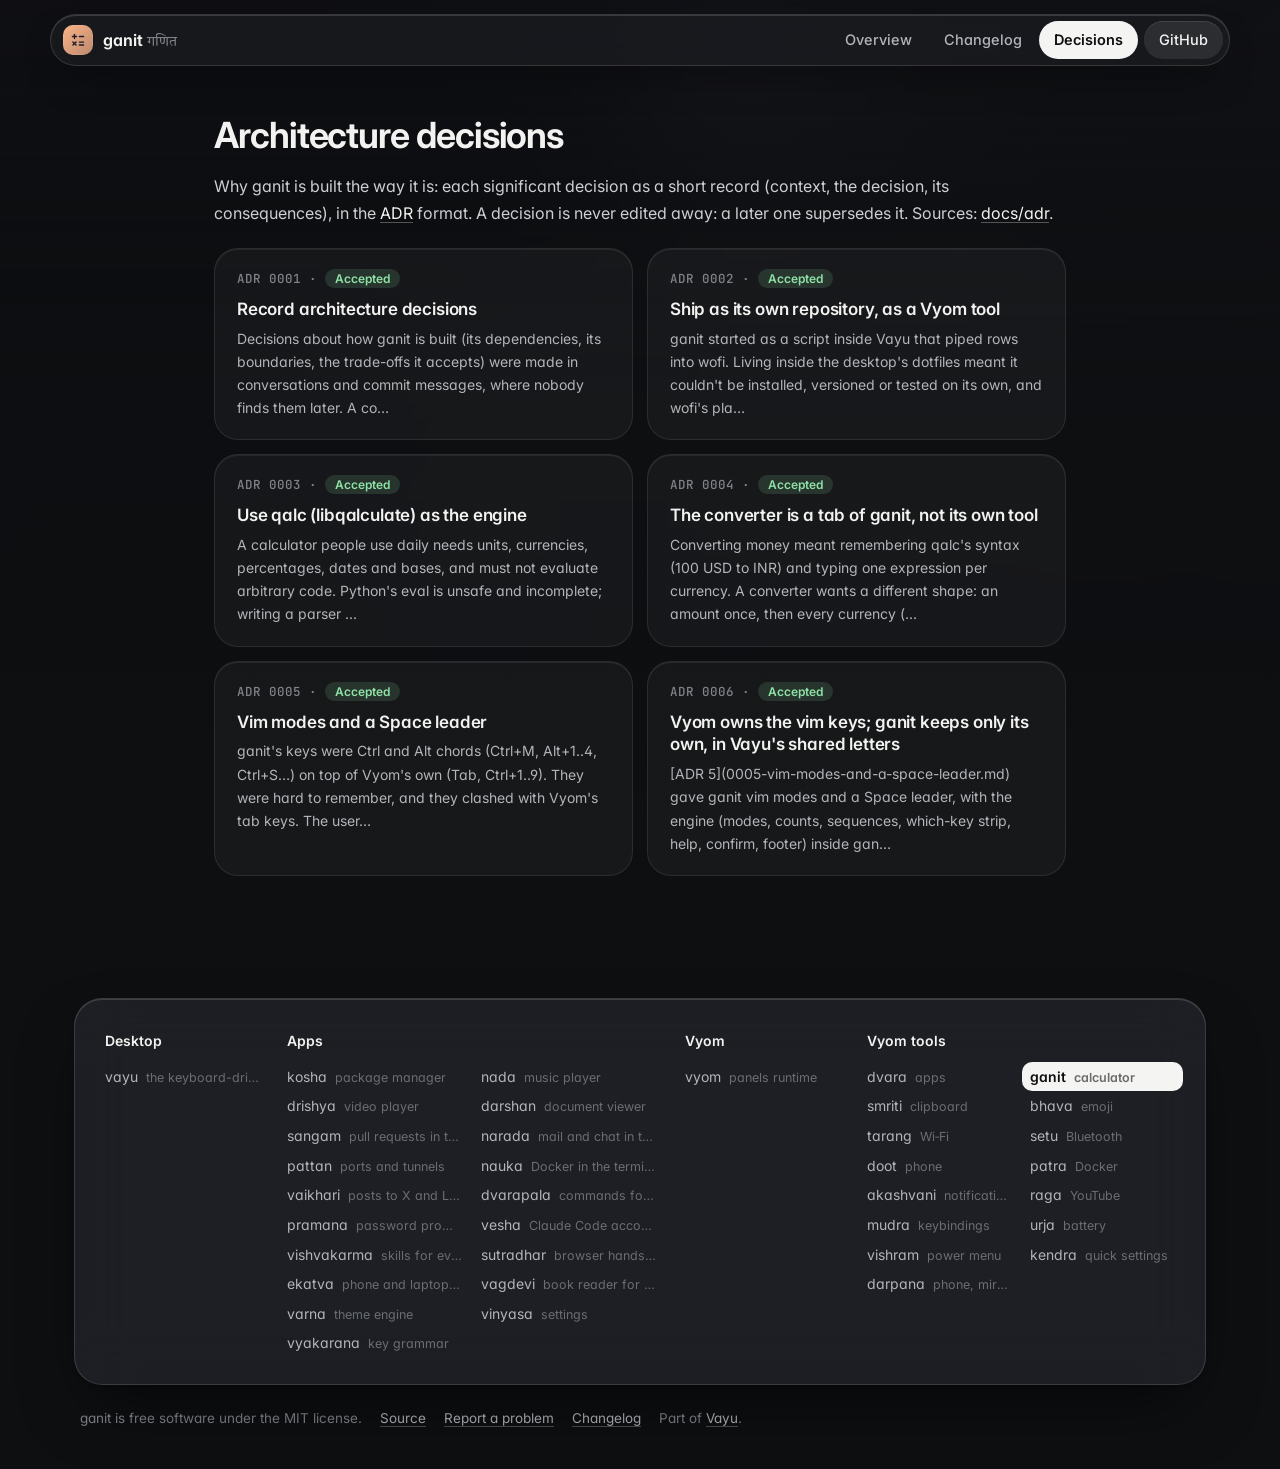
==== commit 9b0aeeb9: "Website: closer to Vayu's own Spatial site The tool's screenshot blurred behind the page, a centred " ====
--- a/docs/adr/index.html
+++ b/docs/adr/index.html
@@ -10,23 +10,25 @@
 <meta name="theme-color" content="#0e0f11">
 <link rel="icon" href="../assets/logo.svg" type="image/svg+xml">
 <link rel="preconnect" href="https://fonts.googleapis.com">
-<link href="https://fonts.googleapis.com/css2?family=Inter:wght@400;500;600;700;800&family=JetBrains+Mono:wght@400;600&display=swap" rel="stylesheet">
+<link rel="preconnect" href="https://fonts.gstatic.com" crossorigin>
+<link href="https://fonts.googleapis.com/css2?family=Inter:wght@400;500;600;700&family=JetBrains+Mono:wght@400;500;600&family=Tiro+Devanagari+Sanskrit&display=swap" rel="stylesheet">
 <link rel="stylesheet" href="../assets/site.css">
-<style>:root{--tool:#f7b07d;--glow:#f7b07d2e}</style>
+<style>:root{--tool:#f7b07d}.backdrop:before{background-image:url("../assets/screenshots/ganit.png")}</style>
 </head>
-<body>
+<body class="sub">
+<div class="backdrop" aria-hidden="true"></div>
 <header class="top"><div class="in">
 <a class="brand" href="../index.html"><img src="../assets/logo.svg" alt=""><span>ganit <small>गणित</small></span></a>
-<nav><a href="../index.html" class="">Overview</a><a href="../changelog.html" class="">Changelog</a><a href="../adr/index.html" class="on hide">Decisions</a><a class="gh" href="https://github.com/Theyashsawarkar/ganit">GitHub ↗</a></nav></div></header>
+<nav><a href="../index.html" class="">Overview</a><a href="../changelog.html" class="">Changelog</a><a href="../adr/index.html" class="on hide">Decisions</a><a class="gh" href="https://github.com/Theyashsawarkar/ganit">GitHub</a></nav></div></header>
 
-<div class="wrap"><aside class="toc"></aside><article>
+<div class="wrap solo"><article>
 <h2>Architecture decisions</h2><p>Why ganit is built the way it is: each significant decision as a short record (context, the decision, its consequences), in the <a href="https://cognitect.com/blog/2011/11/15/documenting-architecture-decisions">ADR</a> format. A decision is never edited away: a later one supersedes it. Sources: <a href="https://github.com/Theyashsawarkar/ganit/tree/main/docs/adr">docs/adr</a>.</p><div class="cards"><a class="card" href="0001-record-architecture-decisions.html"><div class="n">ADR 0001 · <span class="status accepted">Accepted</span></div><h3>Record architecture decisions</h3><p>Decisions about how ganit is built (its dependencies, its boundaries, the trade-offs it accepts) were made in conversations and commit messages, where nobody finds them later. A co…</p></a><a class="card" href="0002-own-repository-as-a-vyom-tool.html"><div class="n">ADR 0002 · <span class="status accepted">Accepted</span></div><h3>Ship as its own repository, as a Vyom tool</h3><p>ganit started as a script inside Vayu that piped rows into wofi. Living inside the desktop&#x27;s dotfiles meant it couldn&#x27;t be installed, versioned or tested on its own, and wofi&#x27;s pla…</p></a><a class="card" href="0003-qalculate-as-the-engine.html"><div class="n">ADR 0003 · <span class="status accepted">Accepted</span></div><h3>Use qalc (libqalculate) as the engine</h3><p>A calculator people use daily needs units, currencies, percentages, dates and bases, and must not evaluate arbitrary code. Python&#x27;s eval is unsafe and incomplete; writing a parser …</p></a><a class="card" href="0004-converter-as-a-tab.html"><div class="n">ADR 0004 · <span class="status accepted">Accepted</span></div><h3>The converter is a tab of ganit, not its own tool</h3><p>Converting money meant remembering qalc&#x27;s syntax (100 USD to INR) and typing one expression per currency. A converter wants a different shape: an amount once, then every currency (…</p></a><a class="card" href="0005-vim-modes-and-a-space-leader.html"><div class="n">ADR 0005 · <span class="status accepted">Accepted</span></div><h3>Vim modes and a Space leader</h3><p>ganit&#x27;s keys were Ctrl and Alt chords (Ctrl+M, Alt+1..4, Ctrl+S…) on top of Vyom&#x27;s own (Tab, Ctrl+1..9). They were hard to remember, and they clashed with Vyom&#x27;s tab keys. The user…</p></a><a class="card" href="0006-vyom-owns-the-vim-keys.html"><div class="n">ADR 0006 · <span class="status accepted">Accepted</span></div><h3>Vyom owns the vim keys; ganit keeps only its own, in Vayu&#x27;s shared letters</h3><p>[ADR 5](0005-vim-modes-and-a-space-leader.md) gave ganit vim modes and a Space leader, with the engine (modes, counts, sequences, which-key strip, help, confirm, footer) inside gan…</p></a></div>
 </article></div>
-<footer><div class="in"><div><h4>Desktop</h4><a href="https://vayu.theyashsawarkar.dev/" class="">vayu <span>वायु · the keyboard-driven Wayland desktop</span></a></div><div><h4>Apps</h4><a href="https://kosha.theyashsawarkar.dev/" class="">kosha <span>कोश · package manager</span></a><a href="https://nada.theyashsawarkar.dev/" class="">nada <span>नाद · music player</span></a><a href="https://drishya.theyashsawarkar.dev/" class="">drishya <span>दृश्य · video player</span></a><a href="https://darshan.theyashsawarkar.dev/" class="">darshan <span>दर्शन · document viewer</span></a><a href="https://sangam.theyashsawarkar.dev/" class="">sangam <span>संगम · pull requests in the terminal</span></a><a href="https://narada.theyashsawarkar.dev/" class="">narada <span>नारद · mail and chat in the terminal</span></a><a href="https://pattan.theyashsawarkar.dev/" class="">pattan <span>पत्तन · ports and tunnels</span></a><a href="https://nauka.theyashsawarkar.dev/" class="">nauka <span>नौका · Docker in the terminal</span></a><a href="https://vaikhari.theyashsawarkar.dev/" class="">vaikhari <span>वैखरी · posts to X and LinkedIn</span></a><a href="https://dvarapala.theyashsawarkar.dev/" class="">dvarapala <span>द्वारपाल · commands for AI agents, approved</span></a><a href="https://pramana.theyashsawarkar.dev/" class="">pramana <span>प्रमाण · password prompts</span></a><a href="https://vesha.theyashsawarkar.dev/" class="">vesha <span>वेष · Claude Code accounts</span></a><a href="https://vishvakarma.theyashsawarkar.dev/" class="">vishvakarma <span>विश्वकर्मा · skills for every AI agent</span></a><a href="https://sutradhar.theyashsawarkar.dev/" class="">sutradhar <span>सूत्रधार · browser hands for AI agents</span></a><a href="https://ekatva.theyashsawarkar.dev/" class="">ekatva <span>एकत्व · phone and laptop, linked</span></a><a href="https://vagdevi.theyashsawarkar.dev/" class="">vagdevi <span>वाग्देवी · book reader for Android</span></a><a href="https://varna.theyashsawarkar.dev/" class="">varna <span>वर्ण · theme engine</span></a><a href="https://vinyasa.theyashsawarkar.dev/" class="">vinyasa <span>विन्यास · settings</span></a><a href="https://vyakarana.theyashsawarkar.dev/" class="">vyakarana <span>व्याकरण · key grammar</span></a></div><div><h4>Vyom</h4><a href="https://vyom.theyashsawarkar.dev/" class="">vyom <span>व्योम · panels runtime</span></a></div><div><h4>Vyom tools</h4><a href="https://dvara.theyashsawarkar.dev/" class="">dvara <span>द्वार · apps</span></a><a href="https://ganit.theyashsawarkar.dev/" class="me">ganit <span>गणित · calculator</span></a><a href="https://smriti.theyashsawarkar.dev/" class="">smriti <span>स्मृति · clipboard</span></a><a href="https://bhava.theyashsawarkar.dev/" class="">bhava <span>भाव · emoji</span></a><a href="https://tarang.theyashsawarkar.dev/" class="">tarang <span>तरंग · Wi‑Fi</span></a><a href="https://setu.theyashsawarkar.dev/" class="">setu <span>सेतु · Bluetooth</span></a><a href="https://doot.theyashsawarkar.dev/" class="">doot <span>दूत · phone</span></a><a href="https://patra.theyashsawarkar.dev/" class="">patra <span>पात्र · Docker</span></a><a href="https://akashvani.theyashsawarkar.dev/" class="">akashvani <span>आकाशवाणी · notifications</span></a><a href="https://raga.theyashsawarkar.dev/" class="">raga <span>राग · YouTube</span></a><a href="https://mudra.theyashsawarkar.dev/" class="">mudra <span>मुद्रा · keybindings</span></a><a href="https://urja.theyashsawarkar.dev/" class="">urja <span>ऊर्जा · battery</span></a><a href="https://vishram.theyashsawarkar.dev/" class="">vishram <span>विश्राम · power menu</span></a><a href="https://kendra.theyashsawarkar.dev/" class="">kendra <span>केन्द्र · quick settings</span></a><a href="https://darpana.theyashsawarkar.dev/" class="">darpana <span>दर्पण · phone, mirrored</span></a></div></div>
-<div class="bottom">ganit is free software under the MIT license · <a href="https://github.com/Theyashsawarkar/ganit">source</a> · <a href="https://github.com/Theyashsawarkar/ganit/issues">issues</a> · <a href="../changelog.html">changelog</a> · part of <a href="https://vayu.theyashsawarkar.dev/">Vayu</a></div></footer>
+<footer><div class="in glass"><div class=""><h4>Desktop</h4><div class="list"><a href="https://vayu.theyashsawarkar.dev/" class="">vayu <span>the keyboard-driven Wayland desktop</span></a></div></div><div class="g2"><h4>Apps</h4><div class="list"><a href="https://kosha.theyashsawarkar.dev/" class="">kosha <span>package manager</span></a><a href="https://nada.theyashsawarkar.dev/" class="">nada <span>music player</span></a><a href="https://drishya.theyashsawarkar.dev/" class="">drishya <span>video player</span></a><a href="https://darshan.theyashsawarkar.dev/" class="">darshan <span>document viewer</span></a><a href="https://sangam.theyashsawarkar.dev/" class="">sangam <span>pull requests in the terminal</span></a><a href="https://narada.theyashsawarkar.dev/" class="">narada <span>mail and chat in the terminal</span></a><a href="https://pattan.theyashsawarkar.dev/" class="">pattan <span>ports and tunnels</span></a><a href="https://nauka.theyashsawarkar.dev/" class="">nauka <span>Docker in the terminal</span></a><a href="https://vaikhari.theyashsawarkar.dev/" class="">vaikhari <span>posts to X and LinkedIn</span></a><a href="https://dvarapala.theyashsawarkar.dev/" class="">dvarapala <span>commands for AI agents, approved</span></a><a href="https://pramana.theyashsawarkar.dev/" class="">pramana <span>password prompts</span></a><a href="https://vesha.theyashsawarkar.dev/" class="">vesha <span>Claude Code accounts</span></a><a href="https://vishvakarma.theyashsawarkar.dev/" class="">vishvakarma <span>skills for every AI agent</span></a><a href="https://sutradhar.theyashsawarkar.dev/" class="">sutradhar <span>browser hands for AI agents</span></a><a href="https://ekatva.theyashsawarkar.dev/" class="">ekatva <span>phone and laptop, linked</span></a><a href="https://vagdevi.theyashsawarkar.dev/" class="">vagdevi <span>book reader for Android</span></a><a href="https://varna.theyashsawarkar.dev/" class="">varna <span>theme engine</span></a><a href="https://vinyasa.theyashsawarkar.dev/" class="">vinyasa <span>settings</span></a><a href="https://vyakarana.theyashsawarkar.dev/" class="">vyakarana <span>key grammar</span></a></div></div><div class=""><h4>Vyom</h4><div class="list"><a href="https://vyom.theyashsawarkar.dev/" class="">vyom <span>panels runtime</span></a></div></div><div class="g2"><h4>Vyom tools</h4><div class="list"><a href="https://dvara.theyashsawarkar.dev/" class="">dvara <span>apps</span></a><a href="https://ganit.theyashsawarkar.dev/" class="me" aria-current="page">ganit <span>calculator</span></a><a href="https://smriti.theyashsawarkar.dev/" class="">smriti <span>clipboard</span></a><a href="https://bhava.theyashsawarkar.dev/" class="">bhava <span>emoji</span></a><a href="https://tarang.theyashsawarkar.dev/" class="">tarang <span>Wi‑Fi</span></a><a href="https://setu.theyashsawarkar.dev/" class="">setu <span>Bluetooth</span></a><a href="https://doot.theyashsawarkar.dev/" class="">doot <span>phone</span></a><a href="https://patra.theyashsawarkar.dev/" class="">patra <span>Docker</span></a><a href="https://akashvani.theyashsawarkar.dev/" class="">akashvani <span>notifications</span></a><a href="https://raga.theyashsawarkar.dev/" class="">raga <span>YouTube</span></a><a href="https://mudra.theyashsawarkar.dev/" class="">mudra <span>keybindings</span></a><a href="https://urja.theyashsawarkar.dev/" class="">urja <span>battery</span></a><a href="https://vishram.theyashsawarkar.dev/" class="">vishram <span>power menu</span></a><a href="https://kendra.theyashsawarkar.dev/" class="">kendra <span>quick settings</span></a><a href="https://darpana.theyashsawarkar.dev/" class="">darpana <span>phone, mirrored</span></a></div></div></div>
+<div class="bottom"><span>ganit is free software under the MIT license.</span><a href="https://github.com/Theyashsawarkar/ganit">Source</a><a href="https://github.com/Theyashsawarkar/ganit/issues">Report a problem</a><a href="../changelog.html">Changelog</a><span>Part of <a href="https://vayu.theyashsawarkar.dev/">Vayu</a>.</span></div></footer>
 <script>
-document.querySelectorAll('pre.code').forEach(p=>{const b=document.createElement('button');b.className='copy';b.textContent='Copy';
-b.onclick=()=>{navigator.clipboard.writeText(p.innerText.replace(/^Copy/,'')).then(()=>{b.textContent='Copied';setTimeout(()=>b.textContent='Copy',1200)})};p.appendChild(b)});
+document.querySelectorAll('pre.code').forEach(p=>{const b=document.createElement('button');b.className='copy';b.type='button';b.textContent='Copy';
+b.onclick=()=>{navigator.clipboard.writeText(p.querySelector('code').innerText).then(()=>{b.textContent='Copied';b.classList.add('done');setTimeout(()=>{b.textContent='Copy';b.classList.remove('done')},1400)})};p.appendChild(b)});
 const links=[...document.querySelectorAll('.toc a')];if(links.length){const hs=links.map(a=>document.getElementById(a.hash.slice(1))).filter(Boolean);
 const on=()=>{let cur=hs[0];for(const h of hs){if(h.getBoundingClientRect().top<120)cur=h}links.forEach(a=>a.classList.toggle('on',cur&&a.hash==='#'+cur.id))};
 addEventListener('scroll',on,{passive:true});on()}
--- a/docs/assets/site.css
+++ b/docs/assets/site.css
@@ -1,100 +1,131 @@
-/* Vayu's Spatial look: graphite glass that floats, very round, colour only
-   where it means something. The near-white accent is where you act (links,
-   the main button); the tool's own colour (--tool) is only its signature:
-   the logo's glow, the shloka's line, the release dots. */
+/* Vayu's Spatial look (the same as vayu.theyashsawarkar.dev): graphite
+   glass floating over the tool's own screenshot, blurred far out of focus;
+   very round; where you are is a near-white pill or brighter glass; no
+   glows; colour only where it means something. The tool's own colour
+   (--tool) is only its signature: the release dots. */
 :root{--crust:#0e0f11;--mantle:#141518;--base:#1b1c20;--s0:#2a2c31;--s1:#3a3c42;--ov0:#6a6d74;--ov1:#80838a;
---sub0:#b3b5ba;--sub1:#cdcfd3;--text:#f2f2f0;--accent:#f4f4f2;--green:#8ee2a6;--peach:#f7b07d;--red:#ff9389;--blue:#93c4ff;
---glass:rgba(255,255,255,.045);--rim:rgba(255,255,255,.10);--lit:inset 0 1px 0 rgba(255,255,255,.08);
---ui:"Inter","Segoe UI",system-ui,sans-serif;--mono:"JetBrains Mono","JetBrainsMono Nerd Font",ui-monospace,monospace}
+--sub0:#b3b5ba;--sub1:#cdcfd3;--text:#f2f2f0;--accent:#f4f4f2;--green:#8ee2a6;--peach:#f7b07d;--red:#ff9389;--blue:#93c4ff;--yellow:#f3d47f;
+--glass:rgba(52,54,60,.44);--hi:rgba(255,255,255,.09);--rim:rgba(255,255,255,.13);--lit:inset 0 1px 0 rgba(255,255,255,.15);
+--float:0 30px 70px -24px rgba(0,0,0,.7),0 2px 6px rgba(0,0,0,.25);--blur:blur(28px) saturate(160%);
+--ui:"Inter","Adwaita Sans",system-ui,sans-serif;--mono:"JetBrains Mono","JetBrainsMono Nerd Font",ui-monospace,monospace;
+--sa:"Tiro Devanagari Sanskrit","Noto Serif Devanagari",serif;color-scheme:dark}
 *{box-sizing:border-box}html{scroll-behavior:smooth;scroll-padding-top:96px}
-body{margin:0;background:var(--crust);color:var(--text);font:16px/1.65 var(--ui);-webkit-font-smoothing:antialiased}
-a{color:var(--accent);text-decoration:underline;text-decoration-color:rgba(244,244,242,.28);text-underline-offset:3px}
-a:hover{text-decoration-color:var(--accent)}
+body{margin:0;min-height:100vh;background:var(--crust);color:var(--text);font:16px/1.65 var(--ui);-webkit-font-smoothing:antialiased;font-feature-settings:"cv11","ss01"}
+/* the backdrop: the tool's screenshot, out of focus, fading to graphite */
+.backdrop{position:fixed;inset:0;z-index:-1;overflow:hidden;pointer-events:none}
+.backdrop:before{content:"";position:absolute;inset:-12%;background:center/cover no-repeat;filter:blur(64px) saturate(1.25) brightness(.62);transform:translateZ(0)}
+.backdrop:after{content:"";position:absolute;inset:0;background:linear-gradient(to bottom,rgba(14,15,17,.25),rgba(14,15,17,.8) 60%,var(--crust))}
+.backdrop.none:before{background:radial-gradient(60% 50% at 50% 0%,color-mix(in srgb,var(--tool) 22%,transparent),transparent 70%);filter:none}
+.sub .backdrop:after{background:linear-gradient(to bottom,rgba(14,15,17,.55),rgba(14,15,17,.93) 45%,var(--crust))}
+a{color:var(--accent);text-decoration:underline;text-decoration-color:rgba(244,244,242,.3);text-underline-offset:3px}
+a:hover{text-decoration-color:currentColor}
 code{font:.86em var(--mono);background:rgba(255,255,255,.07);padding:.14em .45em;border-radius:7px;color:var(--sub1)}
+kbd{display:inline-block;min-width:1.7em;padding:.05em .45em;font:500 .8em/1.6 var(--mono);text-align:center;color:var(--text);background:rgba(255,255,255,.08);border:1px solid rgba(255,255,255,.14);border-bottom-width:2px;border-radius:8px}
 img{max-width:100%;height:auto}
-:focus-visible{outline:2px solid var(--accent);outline-offset:3px;border-radius:8px}
-/* nav: a floating glass pill */
-.top{position:sticky;top:12px;z-index:20;padding:0 16px}
-.top .in{max-width:1240px;margin:0 auto;padding:8px 10px 8px 16px;display:flex;align-items:center;gap:22px;
-border-radius:999px;background:rgba(27,28,32,.62);border:1px solid var(--rim);box-shadow:var(--lit),0 18px 40px rgba(0,0,0,.35);
-backdrop-filter:blur(24px) saturate(1.5);-webkit-backdrop-filter:blur(24px) saturate(1.5)}
-.brand{display:flex;align-items:center;gap:10px;font-weight:650;font-size:16.5px;color:var(--text);text-decoration:none}
-.brand img{width:28px;height:28px;border-radius:9px}.brand small{font-weight:500;color:var(--ov1);font-size:13px}
-.top nav{display:flex;gap:4px;margin-left:auto;flex-wrap:wrap}
-.top nav a{color:var(--sub0);padding:6px 14px;border-radius:999px;font-size:14.5px;text-decoration:none}
-.top nav a:hover{background:rgba(255,255,255,.07);color:var(--text)}
-.top nav a.on{background:rgba(255,255,255,.14);color:var(--text);box-shadow:var(--lit)}
-.top nav a.gh{background:var(--accent);color:var(--crust);font-weight:600}.top nav a.gh:hover{background:#fff}
-/* hero: the tool's light in a dark room */
-.hero{position:relative;overflow:hidden;margin-top:-64px;padding-top:64px}
-.hero:before{content:"";position:absolute;inset:-30% -10% auto;height:720px;
-background:radial-gradient(640px 340px at 18% 32%,var(--glow),transparent 70%),radial-gradient(520px 300px at 86% 8%,rgba(255,255,255,.06),transparent 70%);pointer-events:none}
-.hero .in{position:relative;max-width:1240px;margin:0 auto;padding:84px 24px 60px;display:grid;grid-template-columns:minmax(0,1fr) auto;gap:48px;align-items:center}
-.eyebrow{display:inline-flex;align-items:center;gap:8px;font:500 13.5px var(--ui);color:var(--sub1);padding:5px 13px 5px 11px;border-radius:999px;
-background:var(--glass);border:1px solid var(--rim);box-shadow:var(--lit)}
-.eyebrow:before{content:"";width:7px;height:7px;border-radius:50%;background:var(--tool)}
-.hero h1{font-size:clamp(42px,6vw,68px);line-height:1.02;margin:18px 0 8px;letter-spacing:-.035em;font-weight:700}
-.hero .sa{font-size:22px;color:var(--sub1);margin-bottom:22px}.hero .sa span{color:var(--ov1)}
-.hero .shloka{margin:0 0 28px;padding:16px 20px;border-radius:22px;background:var(--glass);border:1px solid var(--rim);box-shadow:var(--lit),inset 3px 0 0 var(--tool);max-width:720px}
-.hero .shloka p{margin:0 0 6px;font-size:18px;line-height:1.6;color:var(--text)}.hero .shloka figcaption{font-size:14px;color:var(--sub0)}.hero .shloka cite{color:var(--ov1);font-style:normal;white-space:nowrap}
-.hero p.lead{font-size:19px;color:var(--sub0);max-width:680px;margin:0 0 28px}
-.cta{display:flex;gap:10px;flex-wrap:wrap}
-.btn{display:inline-flex;align-items:center;gap:8px;padding:11px 20px;border-radius:999px;font-weight:600;font-size:15px;color:var(--text);
-background:rgba(255,255,255,.07);border:1px solid var(--rim);box-shadow:var(--lit);text-decoration:none}
-.btn:hover{background:rgba(255,255,255,.12)}
-.btn.primary{background:var(--accent);color:var(--crust);border-color:transparent;box-shadow:none}.btn.primary:hover{background:#fff}
-.hero .logo{width:184px;height:184px;filter:drop-shadow(0 28px 56px var(--glow))}
-.meta{display:flex;gap:18px;flex-wrap:wrap;margin-top:24px;color:var(--ov1);font-size:14px}.meta b{color:var(--sub1);font-weight:600}
-/* layout */
-.wrap{max-width:1240px;margin:0 auto;padding:44px 24px 88px;display:grid;grid-template-columns:230px minmax(0,1fr);gap:52px}
-.toc{position:sticky;top:96px;align-self:start;max-height:calc(100vh - 116px);overflow:auto;font-size:14px;padding-right:6px}
-.toc b{display:block;font-size:13px;font-weight:600;color:var(--ov1);margin:0 0 10px 12px}
-.toc a{display:block;color:var(--sub0);padding:5px 12px;border-radius:12px;text-decoration:none}
-.toc a.l3{padding-left:24px;font-size:13px;color:var(--ov1)}
-.toc a:hover{color:var(--text);background:rgba(255,255,255,.04)}
-.toc a.on{color:var(--text);background:rgba(255,255,255,.09);box-shadow:var(--lit)}
-article{min-width:0}
-article h2{font-size:30px;letter-spacing:-.02em;margin:60px 0 14px;padding-top:6px;font-weight:650}
-article h2:first-child{margin-top:0}
-article h3{font-size:20px;margin:34px 0 10px;font-weight:600}article h4{font-size:16px;margin:24px 0 8px;color:var(--sub1)}
-article p,article li{color:var(--sub1)}
+:focus-visible{outline:2px solid var(--accent);outline-offset:3px;border-radius:10px}
+.glass{background:var(--glass);-webkit-backdrop-filter:var(--blur);backdrop-filter:var(--blur);border:1px solid var(--rim);box-shadow:var(--lit),var(--float)}
+/* nav: a floating glass capsule; the page you're on is the near-white pill */
+.top{position:sticky;top:0;z-index:20;padding:14px 24px 0}
+.top .in{max-width:1180px;margin:0 auto;padding:6px 6px 6px 10px;display:flex;align-items:center;gap:18px;border-radius:999px;
+background:rgba(30,31,35,.62);-webkit-backdrop-filter:var(--blur);backdrop-filter:var(--blur);border:1px solid var(--rim);box-shadow:var(--lit),0 18px 40px -18px rgba(0,0,0,.7)}
+.brand{display:flex;align-items:center;gap:10px;font-weight:650;font-size:16px;color:var(--text);text-decoration:none;padding:2px 6px 2px 2px;border-radius:999px}
+.brand img{width:30px;height:30px;border-radius:10px}.brand small{font:400 14px var(--sa);color:var(--ov1)}
+.top nav{display:flex;gap:2px;margin-left:auto}
+.top nav a{color:var(--sub0);padding:7px 15px;border-radius:999px;font-size:14.5px;font-weight:500;text-decoration:none;white-space:nowrap;transition:background-color .15s,color .15s}
+.top nav a:hover{background:rgba(255,255,255,.08);color:var(--text)}
+.top nav a.on{background:var(--accent);color:var(--crust);font-weight:600}
+.top nav a.gh{color:var(--text);background:rgba(255,255,255,.09);box-shadow:inset 0 1px 0 rgba(255,255,255,.1);margin-left:4px}.top nav a.gh:hover{background:rgba(255,255,255,.15)}
+/* hero: the logo, the name, the verse, then the tool itself */
+.hero{max-width:860px;margin:0 auto;padding:76px 24px 0;text-align:center}
+.hero .logo{width:104px;height:104px;border-radius:28px;box-shadow:0 26px 50px -18px rgba(0,0,0,.8),0 0 0 1px rgba(255,255,255,.08)}
+.hero h1{font-size:clamp(46px,7vw,76px);line-height:1;margin:26px 0 10px;letter-spacing:-.04em;font-weight:700}
+.hero .sa{font-size:16px;color:var(--sub0)}.hero .sa b{font:400 21px var(--sa);color:var(--sub1);margin-right:6px}.hero .sa i{font-style:normal;color:var(--ov1)}
+.hero p.lead{font-size:19.5px;line-height:1.55;color:var(--sub1);max-width:34em;margin:22px auto 0;text-wrap:pretty}
+.hero .shloka{margin:34px auto 0;max-width:600px}
+.hero .shloka p{margin:0;font:400 21px/1.55 var(--sa);color:var(--text)}
+.hero .shloka figcaption{margin-top:10px;font-size:14.5px;color:var(--sub0);text-wrap:pretty}.hero .shloka cite{display:block;margin-top:2px;color:var(--ov1);font-style:normal;font-size:13px}
+.cta{display:flex;gap:10px;flex-wrap:wrap;justify-content:center;margin-top:32px}
+.btn{display:inline-flex;align-items:center;gap:8px;padding:12px 22px;border-radius:999px;font-weight:600;font-size:15px;color:var(--text);
+background:rgba(255,255,255,.08);border:1px solid var(--rim);box-shadow:var(--lit);-webkit-backdrop-filter:var(--blur);backdrop-filter:var(--blur);text-decoration:none;transition:background-color .15s}
+.btn:hover{background:rgba(255,255,255,.14)}
+.btn.primary{background:var(--accent);color:var(--crust);border-color:transparent;box-shadow:0 10px 30px -12px rgba(0,0,0,.6)}.btn.primary:hover{background:#fff}
+.meta{display:flex;gap:6px;flex-wrap:wrap;justify-content:center;margin-top:20px;font-size:13.5px;color:var(--ov1)}
+.meta span{padding:4px 12px;border-radius:999px;border:1px solid rgba(255,255,255,.09)}.meta b{color:var(--sub1);font-weight:600}
+.shot{max-width:1180px;margin:56px auto 0;padding:0 24px;display:flex;gap:22px;justify-content:center;align-items:flex-start}
+.shot img{display:block;border-radius:26px;border:1px solid var(--rim);background:var(--base);box-shadow:0 0 0 6px rgba(255,255,255,.04),0 50px 110px -30px rgba(0,0,0,.85)}
+.shot.many img{flex:1 1 0;min-width:0;max-width:300px;border-radius:30px}
+.shot figcaption{display:none}
+/* layout: a glass "On this page" panel beside the article */
+.wrap{max-width:1180px;margin:0 auto;padding:72px 24px 40px;display:grid;grid-template-columns:240px minmax(0,1fr);gap:56px}
+.sub .wrap{padding-top:48px}
+.wrap.solo{grid-template-columns:minmax(0,1fr);max-width:900px}.wrap.solo article{max-width:none}
+.adrmeta+h2{border-top:0;padding-top:0;margin-top:10px;font-size:36px;letter-spacing:-.03em}
+article>h2:first-child{font-size:36px;letter-spacing:-.03em}
+.toc{position:sticky;top:92px;align-self:start;max-height:calc(100vh - 112px);overflow:auto;scrollbar-width:thin;scrollbar-color:rgba(255,255,255,.15) transparent;
+padding:14px 8px 10px;border-radius:24px;background:rgba(30,31,35,.6);-webkit-backdrop-filter:var(--blur);backdrop-filter:var(--blur);border:1px solid var(--rim);box-shadow:var(--lit),0 24px 50px -24px rgba(0,0,0,.7)}
+.toc:empty{display:none}
+.toc b{display:block;font-size:13px;font-weight:600;color:var(--ov1);margin:0 12px 6px}
+.toc a{display:block;color:var(--sub0);padding:6px 12px;border-radius:14px;font-size:13.5px;line-height:1.4;text-decoration:none;transition:background-color .15s,color .15s}
+.toc a.l3{padding:4px 12px 4px 24px;font-size:12.5px;color:var(--ov1)}
+.toc a:hover{color:var(--text);background:rgba(255,255,255,.06)}
+.toc a.on{color:var(--text);background:rgba(255,255,255,.11);box-shadow:inset 0 1px 0 rgba(255,255,255,.12),inset 0 0 0 1px rgba(255,255,255,.08)}
+article{min-width:0;max-width:820px}
+article h2{font-size:28px;line-height:1.2;letter-spacing:-.022em;margin:64px 0 14px;padding-top:28px;border-top:1px solid rgba(255,255,255,.08);font-weight:650}
+article>h2:first-child,article>section:first-child h2{margin-top:0;padding-top:0;border-top:0}
+article h3{font-size:19px;margin:34px 0 10px;font-weight:600;letter-spacing:-.01em}article h4{font-size:16px;margin:24px 0 8px;color:var(--sub1)}
+article p,article li{color:var(--sub1);overflow-wrap:anywhere}article strong{color:var(--text);font-weight:600}
 article .anchor{opacity:0;margin-left:-22px;width:22px;display:inline-block;color:var(--ov0);text-decoration:none}
 article h2:hover .anchor,article h3:hover .anchor{opacity:1}
-article ul,article ol{padding-left:22px}article li{margin:5px 0}
-article img{border-radius:22px;border:1px solid var(--rim);box-shadow:0 24px 60px rgba(0,0,0,.35)}
+article ul,article ol{padding-left:22px}article li{margin:5px 0}article li::marker{color:var(--ov0)}
+article img{border-radius:22px;border:1px solid var(--rim);box-shadow:0 30px 70px -28px rgba(0,0,0,.85)}
 article p[align=center]{text-align:center}article p[align=center] img{margin:6px 0}
-article blockquote{margin:22px 0;padding:16px 22px;background:var(--glass);border:1px solid var(--rim);box-shadow:var(--lit);border-radius:22px}
-article blockquote p{margin:0;color:var(--sub0)}
-pre.code{position:relative;background:rgba(0,0,0,.28);border:1px solid var(--rim);box-shadow:var(--lit);border-radius:20px;padding:18px 20px;overflow:auto;font:13.5px/1.65 var(--mono);color:var(--sub1)}
+article blockquote{margin:22px 0;padding:14px 20px;background:rgba(255,255,255,.04);border:1px solid rgba(255,255,255,.08);box-shadow:inset 0 1px 0 rgba(255,255,255,.06);border-radius:20px}
+article blockquote p{margin:.2em 0;color:var(--sub0)}
+pre.code{position:relative;background:rgba(10,11,13,.6);border:1px solid rgba(255,255,255,.08);border-radius:18px;padding:18px 20px;overflow:auto;font:13.5px/1.65 var(--mono);color:var(--sub1)}
 pre.code code{background:none;padding:0;font-size:inherit;color:inherit}
-pre.code .copy{position:absolute;top:10px;right:10px;font:600 12px var(--ui);padding:5px 12px;border-radius:999px;border:0;background:rgba(255,255,255,.1);color:var(--text);cursor:pointer;opacity:0;transition:opacity .15s}
-pre.code:hover .copy,pre.code .copy:focus-visible{opacity:1}
-.table{overflow:auto;margin:16px 0;border:1px solid var(--rim);border-radius:20px;background:var(--glass);box-shadow:var(--lit)}
+pre.code .copy{position:absolute;top:10px;right:10px;font:600 12.5px var(--ui);padding:5px 13px;border-radius:999px;border:1px solid rgba(255,255,255,.12);background:rgba(255,255,255,.08);color:var(--sub1);cursor:pointer;opacity:0;transition:opacity .15s,background-color .15s}
+pre.code:hover .copy,pre.code .copy:focus-visible{opacity:1}pre.code .copy:hover{background:var(--accent);color:var(--crust)}
+pre.code .copy.done{background:var(--green);color:var(--crust);border-color:transparent;opacity:1}
+.table{overflow:auto;margin:18px 0 22px;border:1px solid rgba(255,255,255,.09);border-radius:20px;background:rgba(255,255,255,.035)}
 table{border-collapse:collapse;width:100%;font-size:14.5px}
-th{text-align:left;color:var(--sub1);font-weight:600;padding:11px 16px;border-bottom:1px solid var(--rim);background:rgba(255,255,255,.03)}
-td{padding:10px 16px;border-bottom:1px solid rgba(255,255,255,.06);color:var(--sub1);vertical-align:top}tr:last-child td{border-bottom:0}
+th{text-align:left;color:var(--ov1);font-size:13px;font-weight:600;padding:12px 16px;border-bottom:1px solid rgba(255,255,255,.08);white-space:nowrap}
+td{padding:11px 16px;border-top:1px solid rgba(255,255,255,.05);color:var(--sub1);vertical-align:top}tbody tr:first-child td{border-top:0}
 td code{white-space:nowrap}
-/* changelog */
-.release{position:relative;padding:0 0 10px 30px;border-left:1px solid var(--s1);margin-left:6px}
-.release:before{content:"";position:absolute;left:-6px;top:11px;width:11px;height:11px;border-radius:50%;background:var(--tool);box-shadow:0 0 0 4px var(--crust)}
-.release h2{margin-top:0;font-size:24px}.release h2 .date{font:500 14px var(--mono);color:var(--ov1);margin-left:10px}
-.release .tag{font:600 12px var(--mono);padding:2px 10px;border-radius:999px;background:rgba(255,255,255,.08);color:var(--text);margin-left:8px;vertical-align:3px}
-/* adr */
-.cards{display:grid;grid-template-columns:repeat(auto-fill,minmax(300px,1fr));gap:14px;margin:18px 0}
-.card{display:block;background:var(--glass);border:1px solid var(--rim);box-shadow:var(--lit);border-radius:24px;padding:20px 22px;color:var(--text);text-decoration:none;transition:background .15s,border-color .15s}
-.card:hover{background:rgba(255,255,255,.075);border-color:rgba(255,255,255,.2)}
-.card .n{font:600 12px var(--mono);color:var(--ov1)}.card h3{margin:6px 0 6px;font-size:17px}.card p{margin:0;color:var(--sub0);font-size:14px}
+/* changelog: each release a glass card on a thread */
+.release{position:relative;margin:0 0 18px 22px;padding:22px 26px 10px;border-radius:24px;background:rgba(255,255,255,.035);border:1px solid rgba(255,255,255,.08);box-shadow:inset 0 1px 0 rgba(255,255,255,.07)}
+.release:before{content:"";position:absolute;left:-23px;top:0;bottom:-18px;width:1px;background:rgba(255,255,255,.1)}
+.release:after{content:"";position:absolute;left:-28px;top:30px;width:11px;height:11px;border-radius:50%;background:var(--tool);box-shadow:0 0 0 4px var(--crust)}
+.release:last-child:before{bottom:auto;height:30px}
+.release h2{margin:0 0 6px;padding:0;border:0;font-size:22px;display:flex;align-items:baseline;flex-wrap:wrap;gap:4px 12px}
+.release h2 .date{font:500 13.5px var(--mono);color:var(--ov1)}
+.release .tag{font:600 12.5px var(--ui);padding:3px 11px;border-radius:999px;background:rgba(255,255,255,.08);color:var(--sub1);text-decoration:none;margin-left:auto}
+.release .tag:hover{background:rgba(255,255,255,.14);color:var(--text)}
+.release h3{font-size:15px;color:var(--sub0);margin:18px 0 6px}
+/* decisions */
+.cards{display:grid;grid-template-columns:repeat(auto-fill,minmax(min(300px,100%),1fr));gap:14px;margin:22px 0}
+.card{display:block;background:rgba(255,255,255,.04);border:1px solid rgba(255,255,255,.09);box-shadow:inset 0 1px 0 rgba(255,255,255,.07);border-radius:24px;padding:20px 22px;color:var(--text);text-decoration:none;transition:background-color .15s,border-color .15s}
+.card:hover{background:var(--hi);border-color:rgba(255,255,255,.18)}
+.card .n{font:500 12.5px var(--mono);color:var(--ov1);display:flex;gap:8px;align-items:center}.card h3{margin:10px 0 6px;font-size:17px;line-height:1.35}.card p{margin:0;color:var(--sub0);font-size:14px}
 .status{display:inline-block;font:600 12px var(--ui);padding:2px 10px;border-radius:999px;background:rgba(142,226,166,.14);color:var(--green)}
 .status.superseded,.status.deprecated{background:rgba(247,176,125,.14);color:var(--peach)}.status.proposed{background:rgba(147,196,255,.14);color:var(--blue)}
-/* footer */
-footer{border-top:1px solid rgba(255,255,255,.06);background:var(--mantle)}
-footer .in{max-width:1240px;margin:0 auto;padding:48px 24px;display:grid;grid-template-columns:repeat(auto-fit,minmax(200px,1fr));gap:28px}
-footer h4{margin:0 0 10px;font-size:13.5px;font-weight:600;color:var(--sub0)}
-footer a{display:flex;gap:8px;align-items:baseline;color:var(--sub0);font-size:14px;padding:2px 0;text-decoration:none}footer a:hover{color:var(--text)}footer a span{color:var(--ov0);font-size:12.5px}
-footer a.me{color:var(--text);font-weight:600}
-footer .bottom{max-width:1240px;margin:0 auto;padding:0 24px 32px;color:var(--ov0);font-size:13px}
-footer .bottom a{display:inline;padding:0;font-size:13px;text-decoration:underline}
-@media(max-width:900px){.wrap{grid-template-columns:1fr}.toc{display:none}.hero .in{grid-template-columns:1fr}.hero .logo{width:112px;height:112px;order:-1}
-.top nav a:not(.gh){padding:6px 9px}}
-@media(max-width:560px){.top{padding:0 10px}.top .in{gap:10px;padding-left:12px}.brand small{display:none}.top nav a.hide{display:none}.hero .in{padding:52px 16px 36px}.wrap{padding:28px 16px 64px}}
+.adrmeta{display:flex;gap:10px;align-items:center;font:13px var(--mono);color:var(--ov1);margin:0 0 6px}
+.back{display:flex;gap:10px;margin-top:44px}.back a{text-decoration:none}
+/* footer: the family, in one glass panel */
+footer{max-width:1180px;margin:60px auto 0;padding:0 24px 40px}
+footer .in{display:grid;grid-template-columns:1fr 2.4fr 1fr 2fr;gap:28px;padding:30px 30px 26px;border-radius:28px}
+footer h4{margin:0 0 10px;font-size:14px;font-weight:600;color:var(--text)}
+footer .list{display:grid;gap:0 18px}footer .g2 .list{grid-template-columns:1fr 1fr}
+footer a{display:flex;gap:8px;align-items:baseline;color:var(--sub0);font-size:14px;padding:3px 8px;margin:0 -8px;border-radius:10px;text-decoration:none;min-width:0}
+footer a:hover{color:var(--text);background:rgba(255,255,255,.06)}footer a span{color:var(--ov0);font-size:12.5px;white-space:nowrap;overflow:hidden;text-overflow:ellipsis}
+footer a.me{color:var(--crust);background:var(--accent);font-weight:600}footer a.me span{color:rgba(14,15,17,.6)}
+footer .bottom{display:flex;flex-wrap:wrap;gap:6px 18px;padding:22px 6px 0;color:var(--ov1);font-size:13.5px}
+footer .bottom a{display:inline;padding:0;margin:0;font-size:13.5px;color:var(--sub0);text-decoration:underline;text-decoration-color:rgba(255,255,255,.25)}footer .bottom a:hover{background:none}
+@media(max-width:1000px){footer .in{grid-template-columns:1fr 1fr}}
+@media(max-width:900px){.wrap{grid-template-columns:1fr;gap:28px}.toc{display:none}}
+@media(max-width:640px){.top{padding:10px 10px 0}.top .in{gap:6px;padding-left:6px}.brand small,.brand span{display:none}
+.top nav{overflow-x:auto;scrollbar-width:none}.top nav::-webkit-scrollbar{display:none}.top nav a{padding:7px 11px;font-size:14px}.top nav a.hide{display:none}
+.hero{padding:44px 16px 0}.hero .logo{width:84px;height:84px;border-radius:23px}.hero p.lead{font-size:17px}.hero .shloka p{font-size:18.5px}
+.shot{margin-top:36px;padding:0 16px;gap:10px}.shot img{border-radius:16px}.shot.many img{border-radius:18px}
+.wrap{padding:52px 16px 32px}article h2{font-size:23px}.release{margin-left:14px;padding:18px 18px 8px}.release:before{left:-15px}.release:after{left:-20px}
+footer{padding:0 16px 32px}footer .in{grid-template-columns:1fr;padding:22px 20px}footer .g2 .list{grid-template-columns:1fr}}
 @media(prefers-reduced-motion:reduce){html{scroll-behavior:auto}*{transition:none!important}}
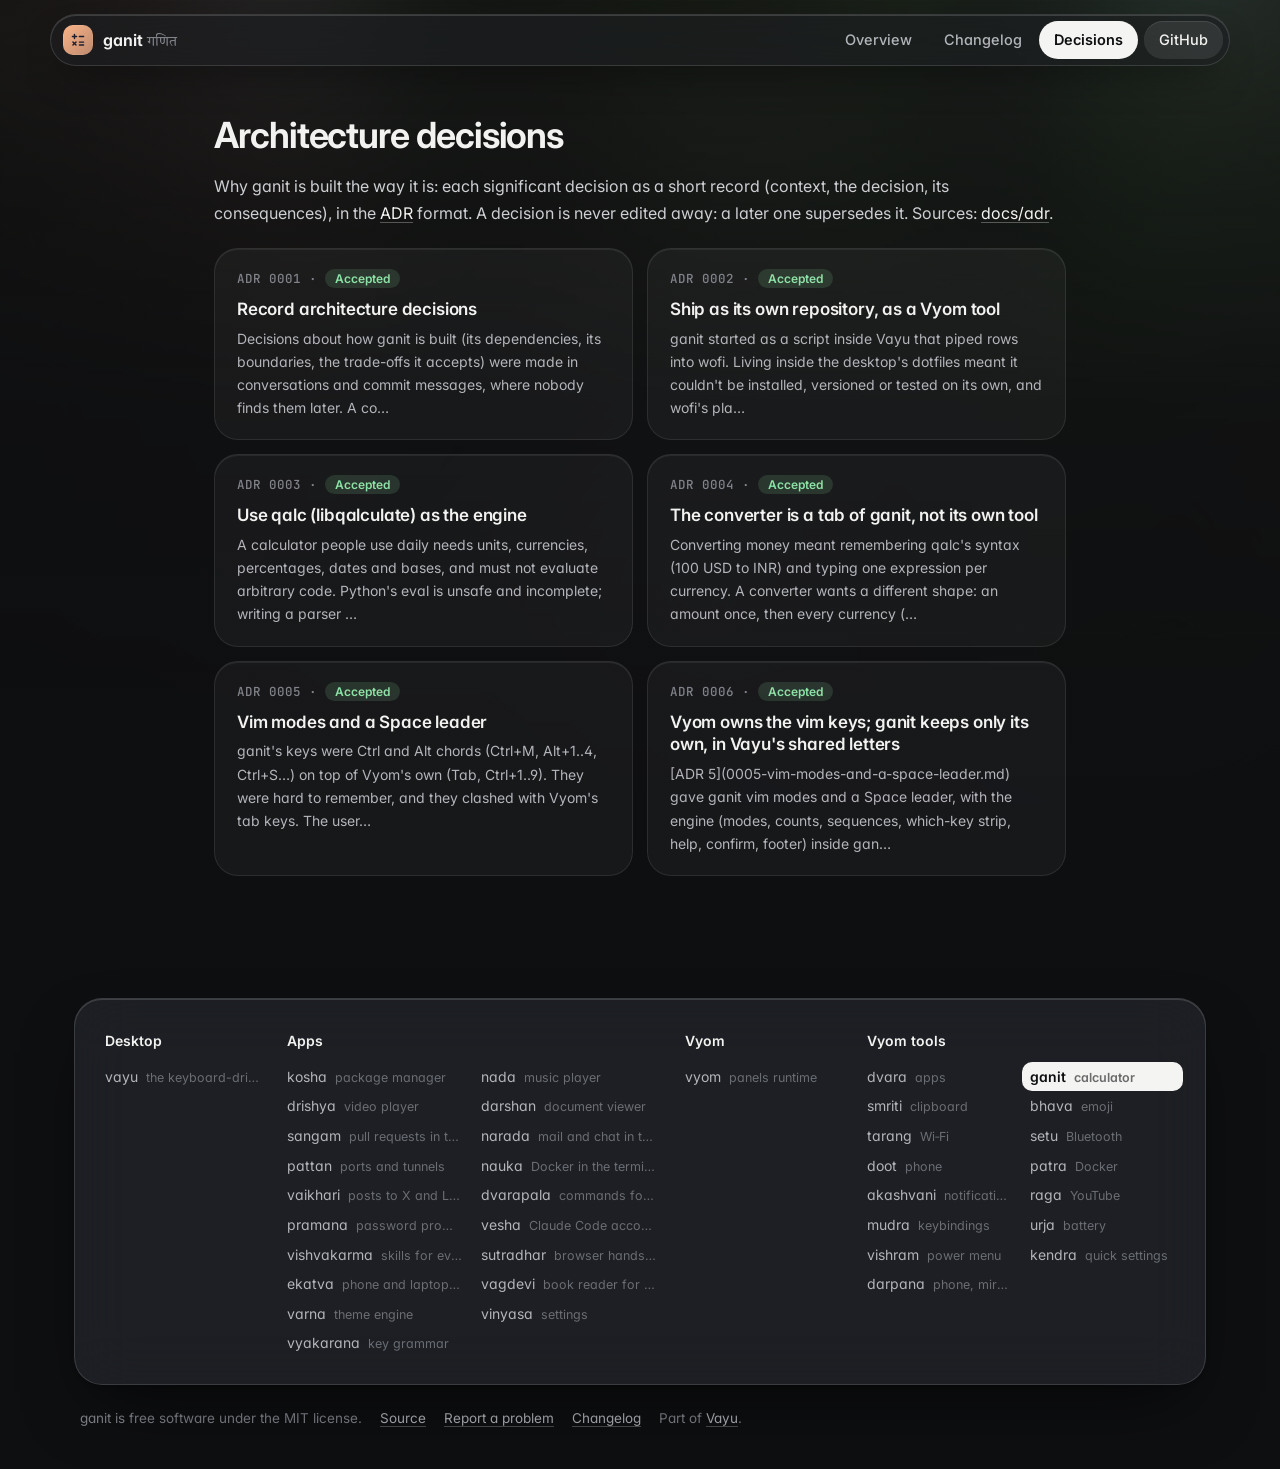
==== commit f65fe2de: "New screenshots in the Spatial look, with made-up demo data; every label in sentence case Co-Authore" ====
--- a/docs/adr/index.html
+++ b/docs/adr/index.html
@@ -13,7 +13,7 @@
 <link rel="preconnect" href="https://fonts.gstatic.com" crossorigin>
 <link href="https://fonts.googleapis.com/css2?family=Inter:wght@400;500;600;700&family=JetBrains+Mono:wght@400;500;600&family=Tiro+Devanagari+Sanskrit&display=swap" rel="stylesheet">
 <link rel="stylesheet" href="../assets/site.css">
-<style>:root{--tool:#f7b07d}.backdrop:before{background-image:url("../assets/screenshots/ganit.png")}</style>
+<style>:root{--tool:#f7b07d}.backdrop:before{background-image:url("../assets/screenshots/ganit.webp")}</style>
 </head>
 <body class="sub">
 <div class="backdrop" aria-hidden="true"></div>
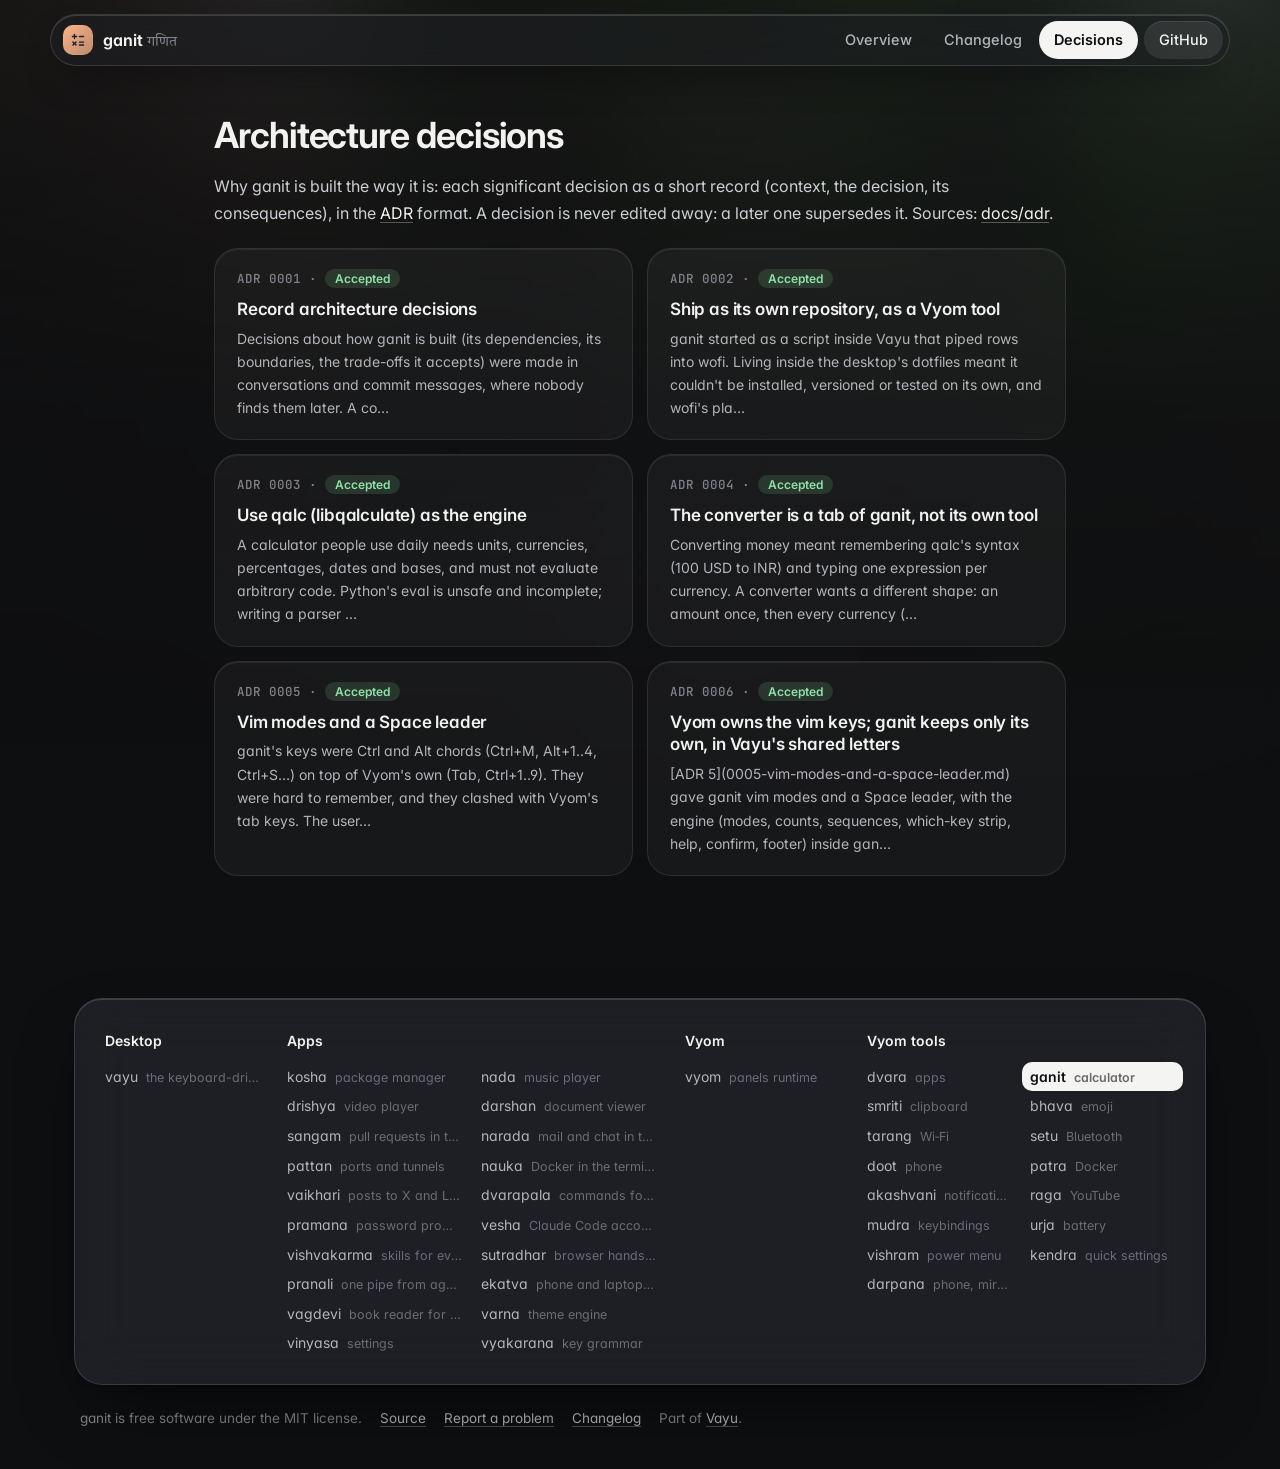
==== commit 844f6687: "Website: pranali in the family list; build-site.py passes ruff Co-Authored-By: Claude Opus 5.5 <nore" ====
--- a/docs/adr/index.html
+++ b/docs/adr/index.html
@@ -24,7 +24,7 @@
 <div class="wrap solo"><article>
 <h2>Architecture decisions</h2><p>Why ganit is built the way it is: each significant decision as a short record (context, the decision, its consequences), in the <a href="https://cognitect.com/blog/2011/11/15/documenting-architecture-decisions">ADR</a> format. A decision is never edited away: a later one supersedes it. Sources: <a href="https://github.com/Theyashsawarkar/ganit/tree/main/docs/adr">docs/adr</a>.</p><div class="cards"><a class="card" href="0001-record-architecture-decisions.html"><div class="n">ADR 0001 · <span class="status accepted">Accepted</span></div><h3>Record architecture decisions</h3><p>Decisions about how ganit is built (its dependencies, its boundaries, the trade-offs it accepts) were made in conversations and commit messages, where nobody finds them later. A co…</p></a><a class="card" href="0002-own-repository-as-a-vyom-tool.html"><div class="n">ADR 0002 · <span class="status accepted">Accepted</span></div><h3>Ship as its own repository, as a Vyom tool</h3><p>ganit started as a script inside Vayu that piped rows into wofi. Living inside the desktop&#x27;s dotfiles meant it couldn&#x27;t be installed, versioned or tested on its own, and wofi&#x27;s pla…</p></a><a class="card" href="0003-qalculate-as-the-engine.html"><div class="n">ADR 0003 · <span class="status accepted">Accepted</span></div><h3>Use qalc (libqalculate) as the engine</h3><p>A calculator people use daily needs units, currencies, percentages, dates and bases, and must not evaluate arbitrary code. Python&#x27;s eval is unsafe and incomplete; writing a parser …</p></a><a class="card" href="0004-converter-as-a-tab.html"><div class="n">ADR 0004 · <span class="status accepted">Accepted</span></div><h3>The converter is a tab of ganit, not its own tool</h3><p>Converting money meant remembering qalc&#x27;s syntax (100 USD to INR) and typing one expression per currency. A converter wants a different shape: an amount once, then every currency (…</p></a><a class="card" href="0005-vim-modes-and-a-space-leader.html"><div class="n">ADR 0005 · <span class="status accepted">Accepted</span></div><h3>Vim modes and a Space leader</h3><p>ganit&#x27;s keys were Ctrl and Alt chords (Ctrl+M, Alt+1..4, Ctrl+S…) on top of Vyom&#x27;s own (Tab, Ctrl+1..9). They were hard to remember, and they clashed with Vyom&#x27;s tab keys. The user…</p></a><a class="card" href="0006-vyom-owns-the-vim-keys.html"><div class="n">ADR 0006 · <span class="status accepted">Accepted</span></div><h3>Vyom owns the vim keys; ganit keeps only its own, in Vayu&#x27;s shared letters</h3><p>[ADR 5](0005-vim-modes-and-a-space-leader.md) gave ganit vim modes and a Space leader, with the engine (modes, counts, sequences, which-key strip, help, confirm, footer) inside gan…</p></a></div>
 </article></div>
-<footer><div class="in glass"><div class=""><h4>Desktop</h4><div class="list"><a href="https://vayu.theyashsawarkar.dev/" class="">vayu <span>the keyboard-driven Wayland desktop</span></a></div></div><div class="g2"><h4>Apps</h4><div class="list"><a href="https://kosha.theyashsawarkar.dev/" class="">kosha <span>package manager</span></a><a href="https://nada.theyashsawarkar.dev/" class="">nada <span>music player</span></a><a href="https://drishya.theyashsawarkar.dev/" class="">drishya <span>video player</span></a><a href="https://darshan.theyashsawarkar.dev/" class="">darshan <span>document viewer</span></a><a href="https://sangam.theyashsawarkar.dev/" class="">sangam <span>pull requests in the terminal</span></a><a href="https://narada.theyashsawarkar.dev/" class="">narada <span>mail and chat in the terminal</span></a><a href="https://pattan.theyashsawarkar.dev/" class="">pattan <span>ports and tunnels</span></a><a href="https://nauka.theyashsawarkar.dev/" class="">nauka <span>Docker in the terminal</span></a><a href="https://vaikhari.theyashsawarkar.dev/" class="">vaikhari <span>posts to X and LinkedIn</span></a><a href="https://dvarapala.theyashsawarkar.dev/" class="">dvarapala <span>commands for AI agents, approved</span></a><a href="https://pramana.theyashsawarkar.dev/" class="">pramana <span>password prompts</span></a><a href="https://vesha.theyashsawarkar.dev/" class="">vesha <span>Claude Code accounts</span></a><a href="https://vishvakarma.theyashsawarkar.dev/" class="">vishvakarma <span>skills for every AI agent</span></a><a href="https://sutradhar.theyashsawarkar.dev/" class="">sutradhar <span>browser hands for AI agents</span></a><a href="https://ekatva.theyashsawarkar.dev/" class="">ekatva <span>phone and laptop, linked</span></a><a href="https://vagdevi.theyashsawarkar.dev/" class="">vagdevi <span>book reader for Android</span></a><a href="https://varna.theyashsawarkar.dev/" class="">varna <span>theme engine</span></a><a href="https://vinyasa.theyashsawarkar.dev/" class="">vinyasa <span>settings</span></a><a href="https://vyakarana.theyashsawarkar.dev/" class="">vyakarana <span>key grammar</span></a></div></div><div class=""><h4>Vyom</h4><div class="list"><a href="https://vyom.theyashsawarkar.dev/" class="">vyom <span>panels runtime</span></a></div></div><div class="g2"><h4>Vyom tools</h4><div class="list"><a href="https://dvara.theyashsawarkar.dev/" class="">dvara <span>apps</span></a><a href="https://ganit.theyashsawarkar.dev/" class="me" aria-current="page">ganit <span>calculator</span></a><a href="https://smriti.theyashsawarkar.dev/" class="">smriti <span>clipboard</span></a><a href="https://bhava.theyashsawarkar.dev/" class="">bhava <span>emoji</span></a><a href="https://tarang.theyashsawarkar.dev/" class="">tarang <span>Wi‑Fi</span></a><a href="https://setu.theyashsawarkar.dev/" class="">setu <span>Bluetooth</span></a><a href="https://doot.theyashsawarkar.dev/" class="">doot <span>phone</span></a><a href="https://patra.theyashsawarkar.dev/" class="">patra <span>Docker</span></a><a href="https://akashvani.theyashsawarkar.dev/" class="">akashvani <span>notifications</span></a><a href="https://raga.theyashsawarkar.dev/" class="">raga <span>YouTube</span></a><a href="https://mudra.theyashsawarkar.dev/" class="">mudra <span>keybindings</span></a><a href="https://urja.theyashsawarkar.dev/" class="">urja <span>battery</span></a><a href="https://vishram.theyashsawarkar.dev/" class="">vishram <span>power menu</span></a><a href="https://kendra.theyashsawarkar.dev/" class="">kendra <span>quick settings</span></a><a href="https://darpana.theyashsawarkar.dev/" class="">darpana <span>phone, mirrored</span></a></div></div></div>
+<footer><div class="in glass"><div class=""><h4>Desktop</h4><div class="list"><a href="https://vayu.theyashsawarkar.dev/" class="">vayu <span>the keyboard-driven Wayland desktop</span></a></div></div><div class="g2"><h4>Apps</h4><div class="list"><a href="https://kosha.theyashsawarkar.dev/" class="">kosha <span>package manager</span></a><a href="https://nada.theyashsawarkar.dev/" class="">nada <span>music player</span></a><a href="https://drishya.theyashsawarkar.dev/" class="">drishya <span>video player</span></a><a href="https://darshan.theyashsawarkar.dev/" class="">darshan <span>document viewer</span></a><a href="https://sangam.theyashsawarkar.dev/" class="">sangam <span>pull requests in the terminal</span></a><a href="https://narada.theyashsawarkar.dev/" class="">narada <span>mail and chat in the terminal</span></a><a href="https://pattan.theyashsawarkar.dev/" class="">pattan <span>ports and tunnels</span></a><a href="https://nauka.theyashsawarkar.dev/" class="">nauka <span>Docker in the terminal</span></a><a href="https://vaikhari.theyashsawarkar.dev/" class="">vaikhari <span>posts to X and LinkedIn</span></a><a href="https://dvarapala.theyashsawarkar.dev/" class="">dvarapala <span>commands for AI agents, approved</span></a><a href="https://pramana.theyashsawarkar.dev/" class="">pramana <span>password prompts</span></a><a href="https://vesha.theyashsawarkar.dev/" class="">vesha <span>Claude Code accounts</span></a><a href="https://vishvakarma.theyashsawarkar.dev/" class="">vishvakarma <span>skills for every AI agent</span></a><a href="https://sutradhar.theyashsawarkar.dev/" class="">sutradhar <span>browser hands for AI agents</span></a><a href="https://pranali.theyashsawarkar.dev/" class="">pranali <span>one pipe from agents to tools</span></a><a href="https://ekatva.theyashsawarkar.dev/" class="">ekatva <span>phone and laptop, linked</span></a><a href="https://vagdevi.theyashsawarkar.dev/" class="">vagdevi <span>book reader for Android</span></a><a href="https://varna.theyashsawarkar.dev/" class="">varna <span>theme engine</span></a><a href="https://vinyasa.theyashsawarkar.dev/" class="">vinyasa <span>settings</span></a><a href="https://vyakarana.theyashsawarkar.dev/" class="">vyakarana <span>key grammar</span></a></div></div><div class=""><h4>Vyom</h4><div class="list"><a href="https://vyom.theyashsawarkar.dev/" class="">vyom <span>panels runtime</span></a></div></div><div class="g2"><h4>Vyom tools</h4><div class="list"><a href="https://dvara.theyashsawarkar.dev/" class="">dvara <span>apps</span></a><a href="https://ganit.theyashsawarkar.dev/" class="me" aria-current="page">ganit <span>calculator</span></a><a href="https://smriti.theyashsawarkar.dev/" class="">smriti <span>clipboard</span></a><a href="https://bhava.theyashsawarkar.dev/" class="">bhava <span>emoji</span></a><a href="https://tarang.theyashsawarkar.dev/" class="">tarang <span>Wi‑Fi</span></a><a href="https://setu.theyashsawarkar.dev/" class="">setu <span>Bluetooth</span></a><a href="https://doot.theyashsawarkar.dev/" class="">doot <span>phone</span></a><a href="https://patra.theyashsawarkar.dev/" class="">patra <span>Docker</span></a><a href="https://akashvani.theyashsawarkar.dev/" class="">akashvani <span>notifications</span></a><a href="https://raga.theyashsawarkar.dev/" class="">raga <span>YouTube</span></a><a href="https://mudra.theyashsawarkar.dev/" class="">mudra <span>keybindings</span></a><a href="https://urja.theyashsawarkar.dev/" class="">urja <span>battery</span></a><a href="https://vishram.theyashsawarkar.dev/" class="">vishram <span>power menu</span></a><a href="https://kendra.theyashsawarkar.dev/" class="">kendra <span>quick settings</span></a><a href="https://darpana.theyashsawarkar.dev/" class="">darpana <span>phone, mirrored</span></a></div></div></div>
 <div class="bottom"><span>ganit is free software under the MIT license.</span><a href="https://github.com/Theyashsawarkar/ganit">Source</a><a href="https://github.com/Theyashsawarkar/ganit/issues">Report a problem</a><a href="../changelog.html">Changelog</a><span>Part of <a href="https://vayu.theyashsawarkar.dev/">Vayu</a>.</span></div></footer>
 <script>
 document.querySelectorAll('pre.code').forEach(p=>{const b=document.createElement('button');b.className='copy';b.type='button';b.textContent='Copy';
